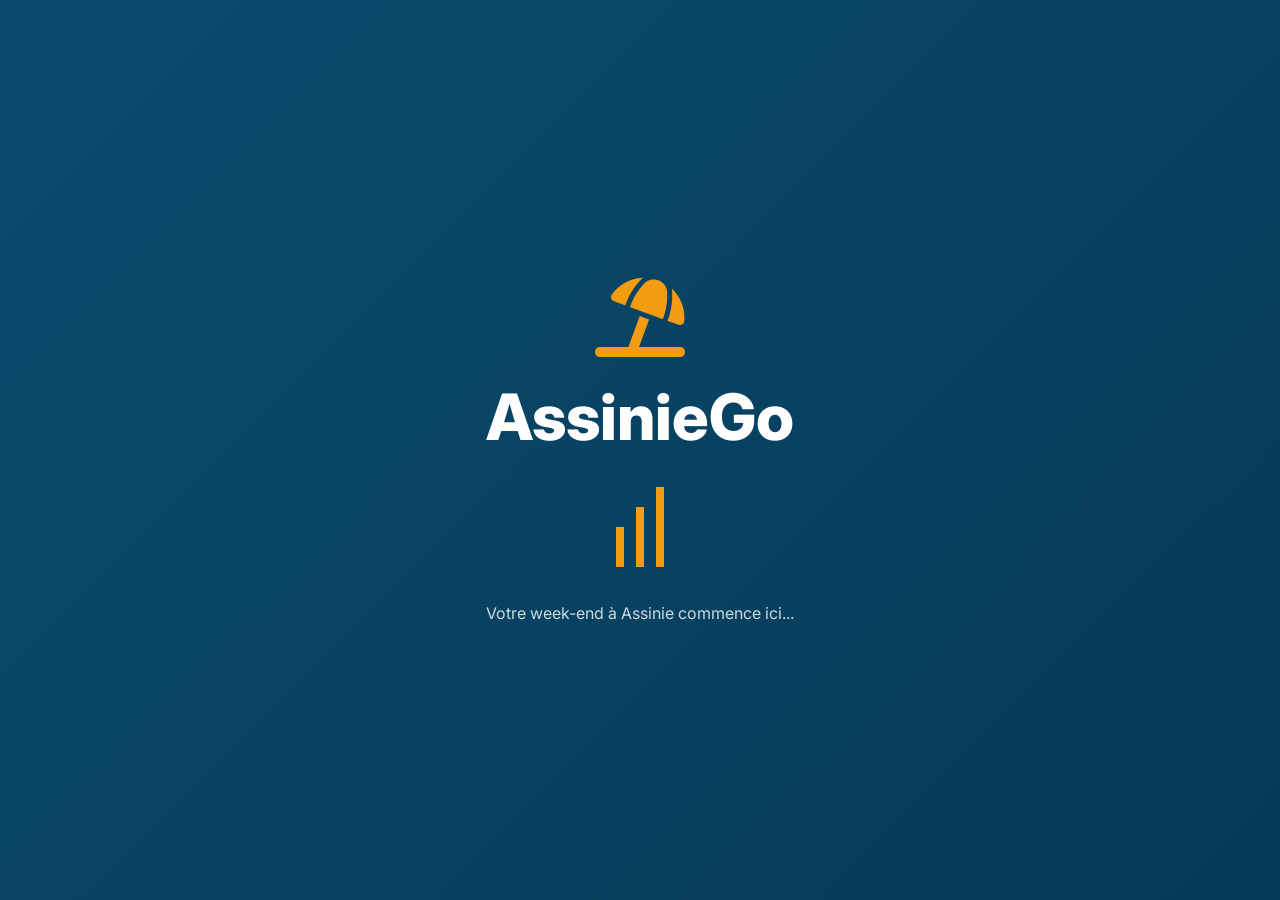
==== index.html @ 54a1e7cd "Initial commit: AssinieGo PWA application" ====
<!DOCTYPE html>
<html lang="fr">
<head>
    <meta charset="UTF-8">
    <meta name="viewport" content="width=device-width, initial-scale=1.0, viewport-fit=cover, user-scalable=no">
    <meta name="theme-color" content="#0a4b6e">
    <meta name="apple-mobile-web-app-capable" content="yes">
    <meta name="apple-mobile-web-app-status-bar-style" content="black-translucent">
    <meta name="apple-mobile-web-app-title" content="AssinieGo">
    <link rel="manifest" href="manifest.json">
    <link rel="apple-touch-icon" href="assets/icons/icon-192x192.png">
    <title>AssinieGo - Votre expérience à Assinie</title>
    <link href="https://fonts.googleapis.com/css2?family=Inter:wght@300;400;500;600;700;800&display=swap" rel="stylesheet">
    <link rel="stylesheet" href="https://cdnjs.cloudflare.com/ajax/libs/font-awesome/6.4.0/css/all.min.css">
    <link rel="stylesheet" href="css/style.css">
    <link rel="stylesheet" href="css/animations.css">
    <link rel="stylesheet" href="css/components.css">
</head>
<body>
    <!-- Splash Screen -->
    <div id="splash-screen" class="splash-screen">
        <div class="splash-content">
            <div class="splash-logo">
                <i class="fas fa-umbrella-beach"></i>
                <span>AssinieGo</span>
            </div>
            <div class="splash-wave">
                <div class="wave"></div>
                <div class="wave"></div>
                <div class="wave"></div>
            </div>
            <p class="splash-text">Votre week-end à Assinie commence ici...</p>
        </div>
    </div>

    <!-- Main App Container -->
    <div id="app" class="app-container hidden">
        <!-- Navigation Bottom Bar -->
        <nav class="bottom-nav">
            <div class="nav-item active" data-page="home">
                <i class="fas fa-home"></i>
                <span>Accueil</span>
            </div>
            <div class="nav-item" data-page="activities">
                <i class="fas fa-water"></i>
                <span>Activités</span>
            </div>
            <div class="nav-item" data-page="booking">
                <i class="fas fa-calendar-alt"></i>
                <span>Réserver</span>
            </div>
            <div class="nav-item" data-page="profile">
                <i class="fas fa-user"></i>
                <span>Profil</span>
            </div>
        </nav>

        <!-- Pages Container -->
        <div class="pages-container">
            <div id="home-page" class="page active-page"></div>
            <div id="activities-page" class="page"></div>
            <div id="booking-page" class="page"></div>
            <div id="profile-page" class="page"></div>
        </div>

        <!-- Floating Action Button -->
        <div class="fab" id="fab">
            <i class="fas fa-plus"></i>
        </div>
    </div>

    <!-- Toast Container -->
    <div id="toast-container" class="toast-container"></div>

    <!-- Scripts -->
    <script src="js/data.js"></script>
    <script src="js/animations.js"></script>
    <script src="js/router.js"></script>
    <script src="js/app.js"></script>
    <script src="js/offline.js"></script>
</body>
</html>
---- css/style.css ----
:root {
    --primary: #0a4b6e;
    --primary-dark: #063a57;
    --secondary: #f39c12;
    --secondary-dark: #e67e22;
    --success: #27ae60;
    --danger: #e74c3c;
    --warning: #f39c12;
    --dark: #2c3e50;
    --gray: #7f8c8d;
    --light: #ecf0f1;
    --white: #ffffff;
    --gradient-primary: linear-gradient(135deg, var(--primary), var(--primary-dark));
    --gradient-secondary: linear-gradient(135deg, var(--secondary), var(--secondary-dark));
    --shadow-sm: 0 2px 8px rgba(0,0,0,0.08);
    --shadow-md: 0 4px 16px rgba(0,0,0,0.12);
    --shadow-lg: 0 8px 32px rgba(0,0,0,0.16);
    --shadow-xl: 0 16px 48px rgba(0,0,0,0.2);
    --radius-sm: 8px;
    --radius-md: 12px;
    --radius-lg: 16px;
    --radius-xl: 24px;
}

* {
    margin: 0;
    padding: 0;
    box-sizing: border-box;
    -webkit-tap-highlight-color: transparent;
}

body {
    font-family: 'Inter', sans-serif;
    background: var(--light);
    overflow-x: hidden;
    position: relative;
}

/* Splash Screen */
.splash-screen {
    position: fixed;
    top: 0;
    left: 0;
    width: 100%;
    height: 100%;
    background: var(--gradient-primary);
    z-index: 9999;
    display: flex;
    align-items: center;
    justify-content: center;
    transition: opacity 0.8s cubic-bezier(0.4, 0, 0.2, 1);
}

.splash-screen.hide {
    opacity: 0;
    pointer-events: none;
}

.splash-content {
    text-align: center;
    animation: fadeInUp 0.8s ease;
}

.splash-logo {
    font-size: 4rem;
    font-weight: 800;
    color: white;
    margin-bottom: 2rem;
}

.splash-logo i {
    font-size: 5rem;
    color: var(--secondary);
    animation: bounce 1s ease infinite;
}

.splash-logo span {
    display: block;
    margin-top: 1rem;
}

.splash-wave {
    margin: 2rem 0;
}

.wave {
    width: 8px;
    height: 40px;
    background: var(--secondary);
    margin: 0 4px;
    display: inline-block;
    animation: wave 1s ease-in-out infinite;
}

.wave:nth-child(2) {
    animation-delay: 0.1s;
    height: 60px;
}

.wave:nth-child(3) {
    animation-delay: 0.2s;
    height: 80px;
}

@keyframes wave {
    0%, 100% {
        transform: scaleY(0.5);
    }
    50% {
        transform: scaleY(1);
    }
}

.splash-text {
    color: rgba(255,255,255,0.8);
    font-size: 1rem;
    margin-top: 2rem;
}

/* App Container */
.app-container {
    min-height: 100vh;
    padding-bottom: 70px;
    position: relative;
}

.app-container.hidden {
    display: none;
}

/* Bottom Navigation */
.bottom-nav {
    position: fixed;
    bottom: 0;
    left: 0;
    right: 0;
    background: var(--white);
    display: flex;
    justify-content: space-around;
    padding: 12px 0 20px;
    box-shadow: var(--shadow-lg);
    border-radius: 20px 20px 0 0;
    z-index: 100;
    backdrop-filter: blur(10px);
    background: rgba(255,255,255,0.95);
}

.nav-item {
    display: flex;
    flex-direction: column;
    align-items: center;
    gap: 4px;
    cursor: pointer;
    transition: all 0.3s cubic-bezier(0.4, 0, 0.2, 1);
    padding: 8px 16px;
    border-radius: 30px;
    position: relative;
}

.nav-item i {
    font-size: 1.4rem;
    color: var(--gray);
    transition: all 0.3s ease;
}

.nav-item span {
    font-size: 0.7rem;
    color: var(--gray);
    font-weight: 500;
}

.nav-item.active i {
    color: var(--secondary);
    transform: translateY(-2px);
}

.nav-item.active span {
    color: var(--secondary);
}

.nav-item.active::after {
    content: '';
    position: absolute;
    bottom: -8px;
    left: 50%;
    transform: translateX(-50%);
    width: 30px;
    height: 3px;
    background: var(--gradient-secondary);
    border-radius: 3px;
}

/* Pages */
.pages-container {
    position: relative;
    overflow-x: hidden;
}

.page {
    display: none;
    opacity: 0;
    transform: translateX(20px);
    transition: all 0.4s cubic-bezier(0.4, 0, 0.2, 1);
    padding: 20px;
}

.page.active-page {
    display: block;
    animation: slideIn 0.4s ease forwards;
}

@keyframes slideIn {
    from {
        opacity: 0;
        transform: translateX(20px);
    }
    to {
        opacity: 1;
        transform: translateX(0);
    }
}

/* Floating Action Button */
.fab {
    position: fixed;
    bottom: 80px;
    right: 20px;
    width: 56px;
    height: 56px;
    background: var(--gradient-secondary);
    border-radius: 50%;
    display: flex;
    align-items: center;
    justify-content: center;
    color: white;
    font-size: 1.5rem;
    box-shadow: var(--shadow-lg);
    cursor: pointer;
    transition: all 0.3s cubic-bezier(0.4, 0, 0.2, 1);
    z-index: 90;
}

.fab:hover {
    transform: scale(1.1) rotate(90deg);
    box-shadow: var(--shadow-xl);
}

/* Toast */
.toast-container {
    position: fixed;
    bottom: 100px;
    left: 20px;
    right: 20px;
    z-index: 1000;
    pointer-events: none;
}

.toast {
    background: var(--dark);
    color: white;
    padding: 12px 20px;
    border-radius: 50px;
    margin-bottom: 10px;
    animation: slideUp 0.3s ease;
    pointer-events: auto;
    display: flex;
    align-items: center;
    gap: 12px;
    box-shadow: var(--shadow-md);
}

.toast.success {
    background: var(--success);
}

.toast.error {
    background: var(--danger);
}

.toast i {
    font-size: 1.2rem;
}

@keyframes slideUp {
    from {
        opacity: 0;
        transform: translateY(20px);
    }
    to {
        opacity: 1;
        transform: translateY(0);
    }
}

/* Scroll Animations */
.scroll-reveal {
    opacity: 0;
    transform: translateY(30px);
    transition: all 0.6s cubic-bezier(0.4, 0, 0.2, 1);
}

.scroll-reveal.revealed {
    opacity: 1;
    transform: translateY(0);
}

/* Loading States */
.skeleton {
    background: linear-gradient(90deg, #f0f0f0 25%, #e0e0e0 50%, #f0f0f0 75%);
    background-size: 200% 100%;
    animation: loading 1.5s infinite;
    border-radius: var(--radius-sm);
}

@keyframes loading {
    0% {
        background-position: 200% 0;
    }
    100% {
        background-position: -200% 0;
    }
}

/* Responsive */
@media (max-width: 768px) {
    .page {
        padding: 16px;
    }
    
    .fab {
        bottom: 80px;
        right: 16px;
    }
}
---- css/animations.css ----
/* Animations d'entrée */
@keyframes fadeIn {
    from {
        opacity: 0;
    }
    to {
        opacity: 1;
    }
}

@keyframes fadeInUp {
    from {
        opacity: 0;
        transform: translateY(30px);
    }
    to {
        opacity: 1;
        transform: translateY(0);
    }
}

@keyframes fadeInDown {
    from {
        opacity: 0;
        transform: translateY(-30px);
    }
    to {
        opacity: 1;
        transform: translateY(0);
    }
}

@keyframes scaleIn {
    from {
        opacity: 0;
        transform: scale(0.9);
    }
    to {
        opacity: 1;
        transform: scale(1);
    }
}

@keyframes slideInLeft {
    from {
        opacity: 0;
        transform: translateX(-30px);
    }
    to {
        opacity: 1;
        transform: translateX(0);
    }
}

@keyframes slideInRight {
    from {
        opacity: 0;
        transform: translateX(30px);
    }
    to {
        opacity: 1;
        transform: translateX(0);
    }
}

@keyframes bounce {
    0%, 100% {
        transform: translateY(0);
    }
    50% {
        transform: translateY(-10px);
    }
}

@keyframes pulse {
    0%, 100% {
        transform: scale(1);
        opacity: 1;
    }
    50% {
        transform: scale(1.05);
        opacity: 0.8;
    }
}

@keyframes shake {
    0%, 100% {
        transform: translateX(0);
    }
    25% {
        transform: translateX(-5px);
    }
    75% {
        transform: translateX(5px);
    }
}

@keyframes rotate {
    from {
        transform: rotate(0deg);
    }
    to {
        transform: rotate(360deg);
    }
}

@keyframes shimmer {
    0% {
        background-position: -1000px 0;
    }
    100% {
        background-position: 1000px 0;
    }
}

/* Classes d'animation */
.animate-fadeIn {
    animation: fadeIn 0.5s ease forwards;
}

.animate-fadeInUp {
    animation: fadeInUp 0.6s ease forwards;
}

.animate-fadeInDown {
    animation: fadeInDown 0.6s ease forwards;
}

.animate-scaleIn {
    animation: scaleIn 0.4s cubic-bezier(0.4, 0, 0.2, 1) forwards;
}

.animate-slideInLeft {
    animation: slideInLeft 0.5s ease forwards;
}

.animate-slideInRight {
    animation: slideInRight 0.5s ease forwards;
}

.animate-bounce {
    animation: bounce 0.6s ease;
}

.animate-pulse {
    animation: pulse 1s ease infinite;
}

/* Animation hover */
.hover-scale {
    transition: transform 0.3s cubic-bezier(0.4, 0, 0.2, 1);
}

.hover-scale:hover {
    transform: scale(1.05);
}

.hover-lift {
    transition: all 0.3s cubic-bezier(0.4, 0, 0.2, 1);
}

.hover-lift:hover {
    transform: translateY(-5px);
    box-shadow: var(--shadow-lg);
}

/* Animation de chargement */
.loader {
    width: 40px;
    height: 40px;
    border: 3px solid var(--light);
    border-top-color: var(--secondary);
    border-radius: 50%;
    animation: rotate 0.8s linear infinite;
}

.loader-sm {
    width: 20px;
    height: 20px;
    border-width: 2px;
}

.loader-lg {
    width: 60px;
    height: 60px;
    border-width: 4px;
}

/* Skeleton loading */
.skeleton-text {
    height: 16px;
    background: linear-gradient(90deg, #f0f0f0 25%, #e0e0e0 50%, #f0f0f0 75%);
    background-size: 200% 100%;
    animation: shimmer 1.5s infinite;
    border-radius: 4px;
    margin-bottom: 8px;
}

.skeleton-title {
    height: 24px;
    width: 60%;
}

.skeleton-card {
    background: white;
    border-radius: var(--radius-md);
    overflow: hidden;
}

/* Parallax effect */
.parallax {
    background-attachment: fixed;
    background-position: center;
    background-repeat: no-repeat;
    background-size: cover;
}

/* Glass morphism */
.glass {
    background: rgba(255, 255, 255, 0.2);
    backdrop-filter: blur(10px);
    border: 1px solid rgba(255, 255, 255, 0.3);
}

/* Stagger children animations */
.stagger-children > * {
    opacity: 0;
    animation: fadeInUp 0.5s ease forwards;
}

.stagger-children > *:nth-child(1) { animation-delay: 0.05s; }
.stagger-children > *:nth-child(2) { animation-delay: 0.1s; }
.stagger-children > *:nth-child(3) { animation-delay: 0.15s; }
.stagger-children > *:nth-child(4) { animation-delay: 0.2s; }
.stagger-children > *:nth-child(5) { animation-delay: 0.25s; }
---- css/components.css ----
/* Cards */
.card {
    background: var(--white);
    border-radius: var(--radius-lg);
    overflow: hidden;
    margin-bottom: 16px;
    box-shadow: var(--shadow-sm);
    transition: all 0.3s cubic-bezier(0.4, 0, 0.2, 1);
    cursor: pointer;
}

.card:active {
    transform: scale(0.98);
}

.card-image {
    position: relative;
    height: 200px;
    overflow: hidden;
}

.card-image img {
    width: 100%;
    height: 100%;
    object-fit: cover;
    transition: transform 0.5s ease;
}

.card:hover .card-image img {
    transform: scale(1.1);
}

.card-badge {
    position: absolute;
    top: 12px;
    right: 12px;
    background: var(--gradient-secondary);
    color: white;
    padding: 4px 12px;
    border-radius: 20px;
    font-size: 0.75rem;
    font-weight: 600;
    z-index: 1;
}

.card-content {
    padding: 16px;
}

.card-title {
    font-size: 1.2rem;
    font-weight: 700;
    margin-bottom: 8px;
    color: var(--primary);
}

.card-description {
    font-size: 0.85rem;
    color: var(--gray);
    margin-bottom: 12px;
    line-height: 1.4;
}

.card-price {
    font-size: 1.3rem;
    font-weight: 800;
    color: var(--secondary);
    margin-bottom: 8px;
}

.card-price small {
    font-size: 0.75rem;
    font-weight: normal;
    color: var(--gray);
}

.card-footer {
    display: flex;
    justify-content: space-between;
    align-items: center;
    margin-top: 12px;
    padding-top: 12px;
    border-top: 1px solid var(--light);
}

/* Buttons */
.btn {
    padding: 12px 24px;
    border: none;
    border-radius: var(--radius-md);
    font-weight: 600;
    font-size: 0.95rem;
    cursor: pointer;
    transition: all 0.3s ease;
    display: inline-flex;
    align-items: center;
    gap: 8px;
    justify-content: center;
}

.btn-primary {
    background: var(--gradient-secondary);
    color: white;
}

.btn-primary:active {
    transform: scale(0.97);
}

.btn-secondary {
    background: var(--gradient-primary);
    color: white;
}

.btn-outline {
    background: transparent;
    border: 2px solid var(--secondary);
    color: var(--secondary);
}

.btn-outline:active {
    background: var(--secondary);
    color: white;
}

.btn-block {
    width: 100%;
}

.btn-large {
    padding: 16px 32px;
    font-size: 1.1rem;
}

/* Form Elements */
.input-group {
    margin-bottom: 20px;
}

.input-label {
    display: block;
    margin-bottom: 8px;
    font-weight: 500;
    color: var(--dark);
    font-size: 0.9rem;
}

.input-field {
    width: 100%;
    padding: 14px 16px;
    border: 2px solid var(--light);
    border-radius: var(--radius-md);
    font-size: 1rem;
    transition: all 0.3s ease;
    background: white;
}

.input-field:focus {
    outline: none;
    border-color: var(--secondary);
    box-shadow: 0 0 0 3px rgba(243, 156, 18, 0.1);
}

.input-field.error {
    border-color: var(--danger);
}

.input-icon {
    position: relative;
}

.input-icon i {
    position: absolute;
    left: 16px;
    top: 50%;
    transform: translateY(-50%);
    color: var(--gray);
}

.input-icon .input-field {
    padding-left: 45px;
}

/* Select */
.select-field {
    appearance: none;
    background-image: url("data:image/svg+xml,%3Csvg xmlns='http://www.w3.org/2000/svg' width='16' height='16' viewBox='0 0 24 24' fill='none' stroke='%237f8c8d' stroke-width='2' stroke-linecap='round' stroke-linejoin='round'%3E%3Cpolyline points='6 9 12 15 18 9'%3E%3C/polyline%3E%3C/svg%3E");
    background-repeat: no-repeat;
    background-position: right 16px center;
}

/* Modal */
.modal {
    position: fixed;
    top: 0;
    left: 0;
    right: 0;
    bottom: 0;
    background: rgba(0,0,0,0.5);
    backdrop-filter: blur(4px);
    z-index: 2000;
    display: none;
    align-items: center;
    justify-content: center;
    animation: fadeIn 0.3s ease;
}

.modal.active {
    display: flex;
}

.modal-content {
    background: white;
    border-radius: var(--radius-xl);
    max-width: 90%;
    width: 400px;
    max-height: 80vh;
    overflow-y: auto;
    animation: scaleIn 0.3s cubic-bezier(0.4, 0, 0.2, 1);
}

.modal-header {
    padding: 20px;
    border-bottom: 1px solid var(--light);
    display: flex;
    justify-content: space-between;
    align-items: center;
}

.modal-body {
    padding: 20px;
}

.modal-footer {
    padding: 20px;
    border-top: 1px solid var(--light);
}

/* Badges */
.badge {
    display: inline-flex;
    align-items: center;
    gap: 4px;
    padding: 4px 12px;
    border-radius: 20px;
    font-size: 0.75rem;
    font-weight: 600;
}

.badge-success {
    background: rgba(39, 174, 96, 0.1);
    color: var(--success);
}

.badge-warning {
    background: rgba(243, 156, 18, 0.1);
    color: var(--warning);
}

.badge-danger {
    background: rgba(231, 76, 60, 0.1);
    color: var(--danger);
}

/* Tabs */
.tabs {
    display: flex;
    gap: 8px;
    background: white;
    padding: 8px;
    border-radius: var(--radius-lg);
    margin-bottom: 20px;
}

.tab {
    flex: 1;
    padding: 12px;
    text-align: center;
    border-radius: var(--radius-md);
    cursor: pointer;
    transition: all 0.3s ease;
    font-weight: 500;
}

.tab.active {
    background: var(--gradient-secondary);
    color: white;
}

/* Rating */
.rating {
    display: flex;
    gap: 4px;
    color: var(--secondary);
}

/* Empty State */
.empty-state {
    text-align: center;
    padding: 60px 20px;
}

.empty-state i {
    font-size: 4rem;
    color: var(--gray);
    margin-bottom: 20px;
}

.empty-state h3 {
    margin-bottom: 10px;
    color: var(--dark);
}

.empty-state p {
    color: var(--gray);
}
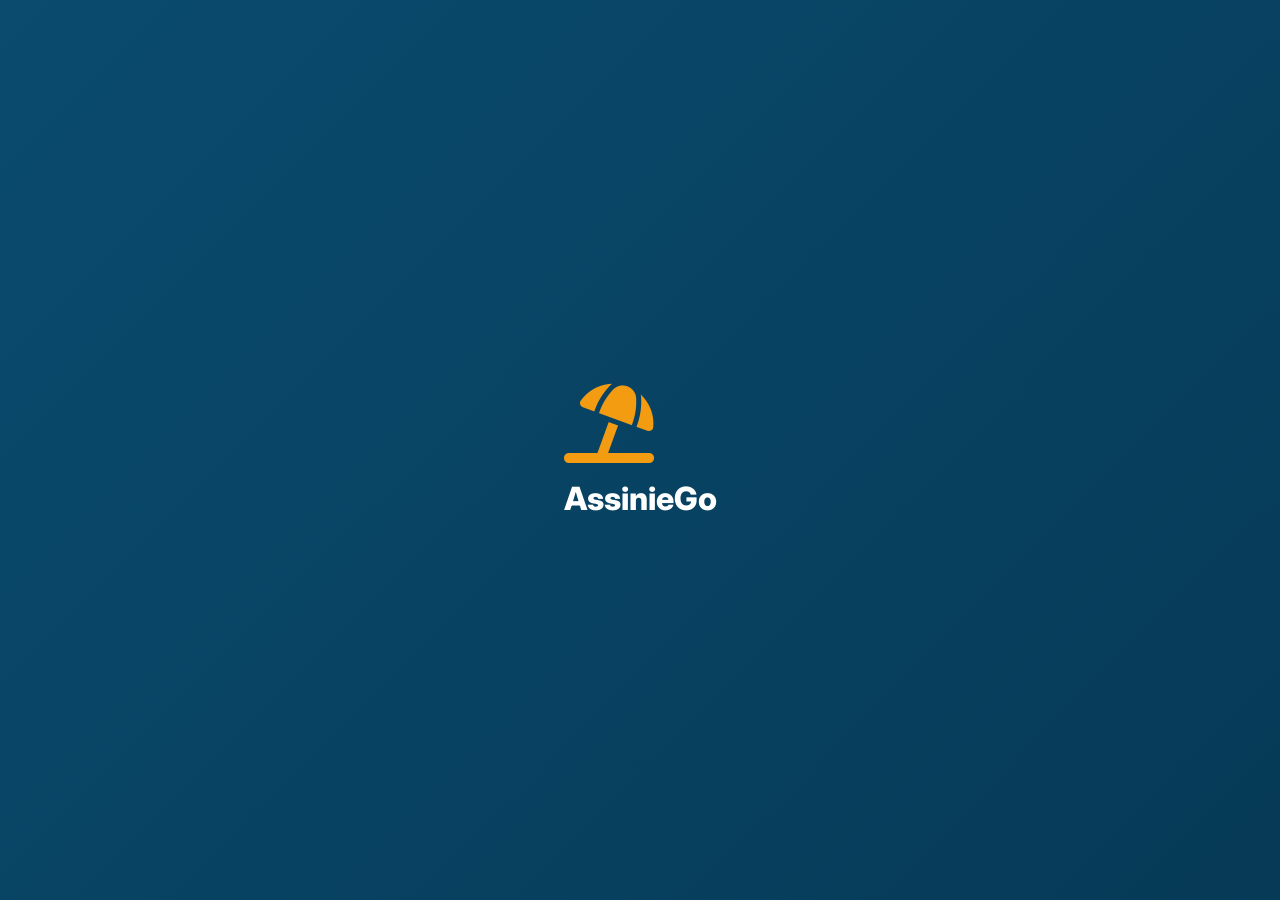
==== commit 84bc305b: "Version finale fonctionnelle" ====
--- a/index.html
+++ b/index.html
@@ -2,81 +2,107 @@
 <html lang="fr">
 <head>
     <meta charset="UTF-8">
-    <meta name="viewport" content="width=device-width, initial-scale=1.0, viewport-fit=cover, user-scalable=no">
-    <meta name="theme-color" content="#0a4b6e">
-    <meta name="apple-mobile-web-app-capable" content="yes">
-    <meta name="apple-mobile-web-app-status-bar-style" content="black-translucent">
-    <meta name="apple-mobile-web-app-title" content="AssinieGo">
-    <link rel="manifest" href="manifest.json">
-    <link rel="apple-touch-icon" href="assets/icons/icon-192x192.png">
-    <title>AssinieGo - Votre expérience à Assinie</title>
+    <meta name="viewport" content="width=device-width, initial-scale=1.0, viewport-fit=cover">
+    <meta name="mobile-web-app-capable" content="yes">
+    <title>AssinieGo - Réservez à Assinie</title>
     <link href="https://fonts.googleapis.com/css2?family=Inter:wght@300;400;500;600;700;800&display=swap" rel="stylesheet">
     <link rel="stylesheet" href="https://cdnjs.cloudflare.com/ajax/libs/font-awesome/6.4.0/css/all.min.css">
-    <link rel="stylesheet" href="css/style.css">
-    <link rel="stylesheet" href="css/animations.css">
-    <link rel="stylesheet" href="css/components.css">
+    <style>
+        * { margin: 0; padding: 0; box-sizing: border-box; }
+        body { font-family: 'Inter', sans-serif; background: #f8f9fa; }
+        .splash-screen { position: fixed; top: 0; left: 0; width: 100%; height: 100%; background: linear-gradient(135deg, #0a4b6e, #063a57); display: flex; align-items: center; justify-content: center; z-index: 9999; transition: opacity 0.6s ease; }
+        .splash-screen.hide { opacity: 0; pointer-events: none; }
+        .splash-logo i { font-size: 5rem; color: #f39c12; animation: bounce 1s ease infinite; }
+        .splash-logo span { display: block; font-size: 2rem; font-weight: 800; color: white; margin-top: 1rem; }
+        @keyframes bounce { 0%,100% { transform: translateY(0); } 50% { transform: translateY(-10px); } }
+        .app-container { min-height: 100vh; padding-bottom: 70px; display: none; }
+        .app-container.visible { display: block; }
+        .bottom-nav { position: fixed; bottom: 0; left: 0; right: 0; background: white; display: flex; justify-content: space-around; padding: 10px 0 20px; box-shadow: 0 -2px 15px rgba(0,0,0,0.1); z-index: 100; }
+        .nav-item { text-align: center; cursor: pointer; padding: 8px 16px; }
+        .nav-item i { font-size: 1.4rem; color: #7f8c8d; }
+        .nav-item span { font-size: 0.7rem; color: #7f8c8d; display: block; margin-top: 4px; }
+        .nav-item.active i, .nav-item.active span { color: #f39c12; }
+        .page { display: none; padding: 20px; animation: fadeIn 0.4s ease; }
+        .page.active { display: block; }
+        @keyframes fadeIn { from { opacity: 0; transform: translateY(20px); } to { opacity: 1; transform: translateY(0); } }
+        .card { background: white; border-radius: 20px; overflow: hidden; margin-bottom: 20px; box-shadow: 0 4px 12px rgba(0,0,0,0.08); cursor: pointer; transition: transform 0.3s ease; }
+        .card:hover { transform: translateY(-4px); }
+        .card-image { height: 180px; background: linear-gradient(135deg, #f39c12, #e67e22); position: relative; display: flex; align-items: center; justify-content: center; }
+        .card-image i { font-size: 4rem; color: white; }
+        .card-badge { position: absolute; top: 12px; right: 12px; background: rgba(0,0,0,0.7); color: white; padding: 4px 12px; border-radius: 20px; font-size: 0.75rem; }
+        .card-content { padding: 20px; }
+        .card-title { font-size: 1.3rem; font-weight: 700; margin-bottom: 8px; color: #0a4b6e; }
+        .card-description { font-size: 0.85rem; color: #7f8c8d; margin-bottom: 12px; }
+        .card-price { font-size: 1.4rem; font-weight: 800; color: #f39c12; }
+        .btn { padding: 14px 28px; border: none; border-radius: 50px; font-weight: 600; cursor: pointer; font-size: 1rem; }
+        .btn-primary { background: linear-gradient(135deg, #f39c12, #e67e22); color: white; }
+        .btn-block { width: 100%; }
+        .input-group { margin-bottom: 20px; }
+        .input-label { display: block; margin-bottom: 8px; font-weight: 500; color: #2c3e50; }
+        .input-field { width: 100%; padding: 14px 16px; border: 2px solid #e0e0e0; border-radius: 12px; font-size: 1rem; }
+        .input-field:focus { outline: none; border-color: #f39c12; }
+        .toast-container { position: fixed; bottom: 90px; left: 20px; right: 20px; z-index: 2000; }
+        .toast { background: #2c3e50; color: white; padding: 14px 20px; border-radius: 50px; margin-bottom: 10px; text-align: center; }
+        .toast.success { background: #27ae60; }
+        .toast.error { background: #e74c3c; }
+        .hero { background: linear-gradient(135deg, #0a4b6e, #063a57); border-radius: 24px; padding: 40px 20px; text-align: center; color: white; margin-bottom: 30px; }
+        .hero h1 { font-size: 1.8rem; margin-bottom: 10px; }
+        .hero h1 span { color: #f39c12; }
+        .stats { display: flex; justify-content: space-around; margin-top: 30px; }
+        .stat { text-align: center; }
+        .stat-value { font-size: 1.5rem; font-weight: 800; }
+        .section-title { font-size: 1.4rem; margin-bottom: 20px; color: #0a4b6e; }
+        .empty-state { text-align: center; padding: 60px 20px; color: #7f8c8d; }
+        .empty-state i { font-size: 4rem; margin-bottom: 20px; }
+        .profile-header { background: linear-gradient(135deg, #0a4b6e, #063a57); border-radius: 24px; padding: 30px; text-align: center; color: white; margin-bottom: 20px; }
+        .profile-avatar { width: 80px; height: 80px; background: #f39c12; border-radius: 50%; display: flex; align-items: center; justify-content: center; margin: 0 auto 15px; }
+        .profile-avatar i { font-size: 2.5rem; }
+    </style>
 </head>
 <body>
-    <!-- Splash Screen -->
-    <div id="splash-screen" class="splash-screen">
-        <div class="splash-content">
-            <div class="splash-logo">
-                <i class="fas fa-umbrella-beach"></i>
-                <span>AssinieGo</span>
-            </div>
-            <div class="splash-wave">
-                <div class="wave"></div>
-                <div class="wave"></div>
-                <div class="wave"></div>
-            </div>
-            <p class="splash-text">Votre week-end à Assinie commence ici...</p>
+    <div id="splash" class="splash-screen">
+        <div class="splash-logo">
+            <i class="fas fa-umbrella-beach"></i>
+            <span>AssinieGo</span>
         </div>
     </div>
-
-    <!-- Main App Container -->
-    <div id="app" class="app-container hidden">
-        <!-- Navigation Bottom Bar -->
+    <div id="app" class="app-container">
         <nav class="bottom-nav">
-            <div class="nav-item active" data-page="home">
-                <i class="fas fa-home"></i>
-                <span>Accueil</span>
-            </div>
-            <div class="nav-item" data-page="activities">
-                <i class="fas fa-water"></i>
-                <span>Activités</span>
-            </div>
-            <div class="nav-item" data-page="booking">
-                <i class="fas fa-calendar-alt"></i>
-                <span>Réserver</span>
-            </div>
-            <div class="nav-item" data-page="profile">
-                <i class="fas fa-user"></i>
-                <span>Profil</span>
-            </div>
+            <div class="nav-item active" data-page="home"><i class="fas fa-home"></i><span>Accueil</span></div>
+            <div class="nav-item" data-page="activities"><i class="fas fa-water"></i><span>Activités</span></div>
+            <div class="nav-item" data-page="booking"><i class="fas fa-calendar-alt"></i><span>Réserver</span></div>
+            <div class="nav-item" data-page="profile"><i class="fas fa-user"></i><span>Profil</span></div>
         </nav>
-
-        <!-- Pages Container -->
-        <div class="pages-container">
-            <div id="home-page" class="page active-page"></div>
-            <div id="activities-page" class="page"></div>
-            <div id="booking-page" class="page"></div>
-            <div id="profile-page" class="page"></div>
-        </div>
-
-        <!-- Floating Action Button -->
-        <div class="fab" id="fab">
-            <i class="fas fa-plus"></i>
-        </div>
+        <div id="home-page" class="page active"></div>
+        <div id="activities-page" class="page"></div>
+        <div id="booking-page" class="page"></div>
+        <div id="profile-page" class="page"></div>
     </div>
-
-    <!-- Toast Container -->
     <div id="toast-container" class="toast-container"></div>
-
-    <!-- Scripts -->
-    <script src="js/data.js"></script>
-    <script src="js/animations.js"></script>
-    <script src="js/router.js"></script>
-    <script src="js/app.js"></script>
-    <script src="js/offline.js"></script>
+    <script>
+        const activities = [
+            { id: 1, name: "Jet-Ski Extrême", category: "nautique", description: "Sensation forte sur l'océan", price: 25000, rating: 4.8 },
+            { id: 2, name: "Quad Aventure", category: "terrestre", description: "Explorez les 17 km de sable blanc", price: 35000, rating: 4.9 },
+            { id: 3, name: "Bateau VIP", category: "nautique", description: "Croisière privée sur la lagune", price: 150000, rating: 5.0 },
+            { id: 4, name: "Pêche Traditionnelle", category: "nautique", description: "Techniques de pêche locales", price: 15000, rating: 4.5 },
+            { id: 5, name: "Parc National Ehotilé", category: "nature", description: "Découverte des îles", price: 10000, rating: 4.7 },
+            { id: 6, name: "Coucher de Soleil", category: "nature", description: "Moment magique à La Passe", price: 8000, rating: 4.9 }
+        ];
+        let bookings = JSON.parse(localStorage.getItem('assiniego_bookings') || '[]');
+        let selectedActivity = activities[0];
+        function showToast(msg, type) { let t=document.getElementById('toast-container'),d=document.createElement('div'); d.className='toast '+type; d.innerHTML=msg; t.appendChild(d); setTimeout(()=>d.remove(),3000); }
+        function renderHome() { return `<div class="hero"><h1>Bienvenue sur<br><span>AssinieGo</span></h1><p>Votre week-end à Assinie commence ici</p><div class="stats"><div class="stat"><div class="stat-value">+500</div><div class="stat-label">Réservations</div></div><div class="stat"><div class="stat-value">${activities.length}</div><div class="stat-label">Expériences</div></div><div class="stat"><div class="stat-value">4.8</div><div class="stat-label">⭐ Note</div></div></div></div><h2 class="section-title">🔥 Populaires</h2>${activities.slice(0,3).map(a=>`<div class="card" onclick="selectActivity(${a.id})"><div class="card-image"><i class="fas ${a.category=='nautique'?'fa-ship':a.category=='terrestre'?'fa-motorcycle':'fa-tree'}"></i><span class="card-badge">${a.rating} ★</span></div><div class="card-content"><h3 class="card-title">${a.name}</h3><p class="card-description">${a.description}</p><div class="card-price">${a.price.toLocaleString()} FCFA <small>/pers</small></div></div></div>`).join('')}`; }
+        function renderActivities() { return `<h2 class="section-title">🏄 Toutes les activités</h2>${activities.map(a=>`<div class="card" onclick="selectActivity(${a.id})"><div class="card-image"><i class="fas ${a.category=='nautique'?'fa-ship':a.category=='terrestre'?'fa-motorcycle':'fa-tree'}"></i><span class="card-badge">${a.rating} ★</span></div><div class="card-content"><h3 class="card-title">${a.name}</h3><p class="card-description">${a.description}</p><div class="card-price">${a.price.toLocaleString()} FCFA <small>/pers</small></div></div></div>`).join('')}`; }
+        function renderBooking() { return `<h2 class="section-title">📝 Nouvelle réservation</h2><div class="card"><div class="card-image"><i class="fas ${selectedActivity.category=='nautique'?'fa-ship':selectedActivity.category=='terrestre'?'fa-motorcycle':'fa-tree'}"></i></div><div class="card-content"><h3 class="card-title">${selectedActivity.name}</h3><div class="card-price">${selectedActivity.price.toLocaleString()} FCFA / personne</div></div></div><div class="input-group"><label class="input-label">📅 Date</label><input type="date" id="bookingDate" class="input-field"></div><div class="input-group"><label class="input-label">👥 Nombre de personnes</label><input type="number" id="bookingPeople" class="input-field" value="1" min="1"></div><div class="input-group"><label class="input-label">👤 Votre nom</label><input type="text" id="bookingName" class="input-field" placeholder="Nom complet"></div><div class="input-group"><label class="input-label">📱 Téléphone</label><input type="tel" id="bookingPhone" class="input-field" placeholder="05 XX XX XX XX"></div><button class="btn btn-primary btn-block" onclick="confirmBooking()">Réserver maintenant</button>`; }
+        function renderProfile() { return `<div class="profile-header"><div class="profile-avatar"><i class="fas fa-user"></i></div><h3>Invité</h3></div><h2 class="section-title">📋 Mes réservations</h2>${bookings.length==0?`<div class="empty-state"><i class="fas fa-calendar-alt"></i><p>Aucune réservation</p><button class="btn btn-primary" onclick="navigateTo('booking')">Réserver</button></div>`:bookings.map(b=>`<div class="card"><div class="card-content"><h3 class="card-title">${b.activityName}</h3><p>${b.date} - ${b.people} personne(s)</p><div class="card-price">${b.totalPrice.toLocaleString()} FCFA</div></div></div>`).join('')}`; }
+        function loadPage(p) { document.getElementById(p+'-page').innerHTML = p=='home'?renderHome():p=='activities'?renderActivities():p=='booking'?renderBooking():renderProfile(); }
+        function navigateTo(p) { document.querySelectorAll('.nav-item').forEach(i=>i.classList.remove('active')); document.querySelector(`[data-page="${p}"]`).classList.add('active'); document.querySelectorAll('.page').forEach(i=>i.classList.remove('active')); document.getElementById(p+'-page').classList.add('active'); loadPage(p); }
+        function selectActivity(id) { selectedActivity = activities.find(a=>a.id==id); navigateTo('booking'); }
+        function confirmBooking() { let d=document.getElementById('bookingDate')?.value, p=parseInt(document.getElementById('bookingPeople')?.value||1), n=document.getElementById('bookingName')?.value, ph=document.getElementById('bookingPhone')?.value; if(!d||!n||!ph){showToast('Remplissez tous les champs','error');return;} let t=selectedActivity.price*p; bookings.unshift({id:Date.now(),activityName:selectedActivity.name,date:d,people:p,totalPrice:t,name:n,phone:ph}); localStorage.setItem('assiniego_bookings',JSON.stringify(bookings)); showToast('✅ Réservation confirmée ! '+t.toLocaleString()+' FCFA','success'); setTimeout(()=>navigateTo('profile'),1500); }
+        setTimeout(()=>{document.getElementById('splash').classList.add('hide'); setTimeout(()=>document.getElementById('app').classList.add('visible'),600);},1500);
+        document.querySelectorAll('.nav-item').forEach(i=>i.addEventListener('click',()=>navigateTo(i.dataset.page)));
+        loadPage('home');
+        window.navigateTo=navigateTo; window.selectActivity=selectActivity; window.confirmBooking=confirmBooking;
+    </script>
 </body>
 </html>
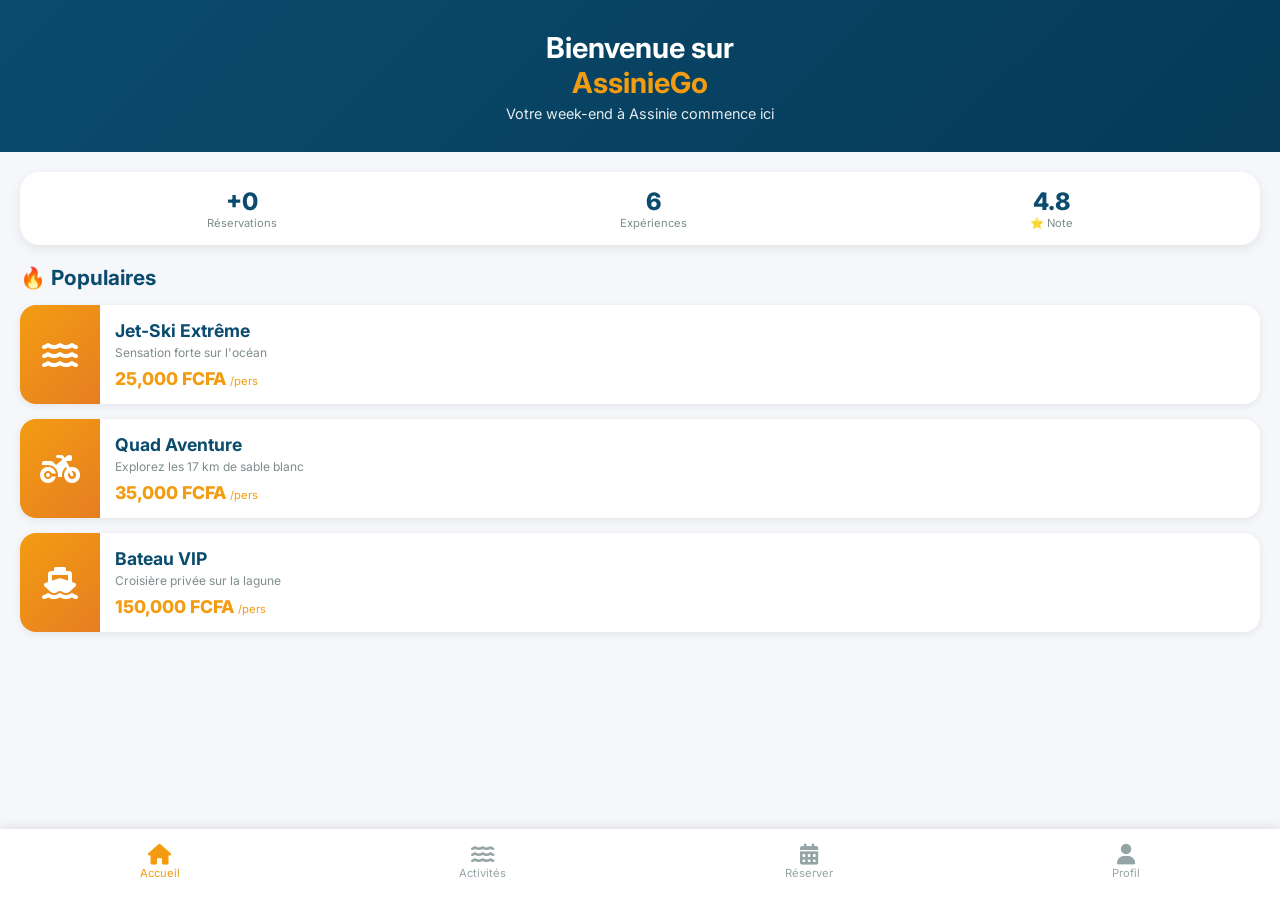
==== commit e461f603: "Version ultra simplifiée qui fonctionne" ====
--- a/index.html
+++ b/index.html
@@ -2,107 +2,442 @@
 <html lang="fr">
 <head>
     <meta charset="UTF-8">
-    <meta name="viewport" content="width=device-width, initial-scale=1.0, viewport-fit=cover">
-    <meta name="mobile-web-app-capable" content="yes">
-    <title>AssinieGo - Réservez à Assinie</title>
-    <link href="https://fonts.googleapis.com/css2?family=Inter:wght@300;400;500;600;700;800&display=swap" rel="stylesheet">
+    <meta name="viewport" content="width=device-width, initial-scale=1.0">
+    <title>AssinieGo - Réservations</title>
+    <link href="https://fonts.googleapis.com/css2?family=Inter:wght@400;500;600;700;800&display=swap" rel="stylesheet">
     <link rel="stylesheet" href="https://cdnjs.cloudflare.com/ajax/libs/font-awesome/6.4.0/css/all.min.css">
     <style>
-        * { margin: 0; padding: 0; box-sizing: border-box; }
-        body { font-family: 'Inter', sans-serif; background: #f8f9fa; }
-        .splash-screen { position: fixed; top: 0; left: 0; width: 100%; height: 100%; background: linear-gradient(135deg, #0a4b6e, #063a57); display: flex; align-items: center; justify-content: center; z-index: 9999; transition: opacity 0.6s ease; }
-        .splash-screen.hide { opacity: 0; pointer-events: none; }
-        .splash-logo i { font-size: 5rem; color: #f39c12; animation: bounce 1s ease infinite; }
-        .splash-logo span { display: block; font-size: 2rem; font-weight: 800; color: white; margin-top: 1rem; }
-        @keyframes bounce { 0%,100% { transform: translateY(0); } 50% { transform: translateY(-10px); } }
-        .app-container { min-height: 100vh; padding-bottom: 70px; display: none; }
-        .app-container.visible { display: block; }
-        .bottom-nav { position: fixed; bottom: 0; left: 0; right: 0; background: white; display: flex; justify-content: space-around; padding: 10px 0 20px; box-shadow: 0 -2px 15px rgba(0,0,0,0.1); z-index: 100; }
-        .nav-item { text-align: center; cursor: pointer; padding: 8px 16px; }
-        .nav-item i { font-size: 1.4rem; color: #7f8c8d; }
-        .nav-item span { font-size: 0.7rem; color: #7f8c8d; display: block; margin-top: 4px; }
-        .nav-item.active i, .nav-item.active span { color: #f39c12; }
-        .page { display: none; padding: 20px; animation: fadeIn 0.4s ease; }
-        .page.active { display: block; }
-        @keyframes fadeIn { from { opacity: 0; transform: translateY(20px); } to { opacity: 1; transform: translateY(0); } }
-        .card { background: white; border-radius: 20px; overflow: hidden; margin-bottom: 20px; box-shadow: 0 4px 12px rgba(0,0,0,0.08); cursor: pointer; transition: transform 0.3s ease; }
-        .card:hover { transform: translateY(-4px); }
-        .card-image { height: 180px; background: linear-gradient(135deg, #f39c12, #e67e22); position: relative; display: flex; align-items: center; justify-content: center; }
-        .card-image i { font-size: 4rem; color: white; }
-        .card-badge { position: absolute; top: 12px; right: 12px; background: rgba(0,0,0,0.7); color: white; padding: 4px 12px; border-radius: 20px; font-size: 0.75rem; }
-        .card-content { padding: 20px; }
-        .card-title { font-size: 1.3rem; font-weight: 700; margin-bottom: 8px; color: #0a4b6e; }
-        .card-description { font-size: 0.85rem; color: #7f8c8d; margin-bottom: 12px; }
-        .card-price { font-size: 1.4rem; font-weight: 800; color: #f39c12; }
-        .btn { padding: 14px 28px; border: none; border-radius: 50px; font-weight: 600; cursor: pointer; font-size: 1rem; }
-        .btn-primary { background: linear-gradient(135deg, #f39c12, #e67e22); color: white; }
-        .btn-block { width: 100%; }
-        .input-group { margin-bottom: 20px; }
-        .input-label { display: block; margin-bottom: 8px; font-weight: 500; color: #2c3e50; }
-        .input-field { width: 100%; padding: 14px 16px; border: 2px solid #e0e0e0; border-radius: 12px; font-size: 1rem; }
-        .input-field:focus { outline: none; border-color: #f39c12; }
-        .toast-container { position: fixed; bottom: 90px; left: 20px; right: 20px; z-index: 2000; }
-        .toast { background: #2c3e50; color: white; padding: 14px 20px; border-radius: 50px; margin-bottom: 10px; text-align: center; }
-        .toast.success { background: #27ae60; }
-        .toast.error { background: #e74c3c; }
-        .hero { background: linear-gradient(135deg, #0a4b6e, #063a57); border-radius: 24px; padding: 40px 20px; text-align: center; color: white; margin-bottom: 30px; }
-        .hero h1 { font-size: 1.8rem; margin-bottom: 10px; }
-        .hero h1 span { color: #f39c12; }
-        .stats { display: flex; justify-content: space-around; margin-top: 30px; }
-        .stat { text-align: center; }
-        .stat-value { font-size: 1.5rem; font-weight: 800; }
-        .section-title { font-size: 1.4rem; margin-bottom: 20px; color: #0a4b6e; }
-        .empty-state { text-align: center; padding: 60px 20px; color: #7f8c8d; }
-        .empty-state i { font-size: 4rem; margin-bottom: 20px; }
-        .profile-header { background: linear-gradient(135deg, #0a4b6e, #063a57); border-radius: 24px; padding: 30px; text-align: center; color: white; margin-bottom: 20px; }
-        .profile-avatar { width: 80px; height: 80px; background: #f39c12; border-radius: 50%; display: flex; align-items: center; justify-content: center; margin: 0 auto 15px; }
-        .profile-avatar i { font-size: 2.5rem; }
+        * {
+            margin: 0;
+            padding: 0;
+            box-sizing: border-box;
+        }
+        body {
+            font-family: 'Inter', sans-serif;
+            background: #f5f7fa;
+            padding-bottom: 70px;
+        }
+        /* Header */
+        .header {
+            background: linear-gradient(135deg, #0a4b6e, #063a57);
+            color: white;
+            padding: 30px 20px;
+            text-align: center;
+        }
+        .header h1 {
+            font-size: 1.8rem;
+            margin-bottom: 5px;
+        }
+        .header h1 span {
+            color: #f39c12;
+        }
+        .header p {
+            opacity: 0.9;
+            font-size: 0.9rem;
+        }
+        /* Stats */
+        .stats {
+            display: flex;
+            justify-content: space-around;
+            background: white;
+            margin: 20px;
+            padding: 15px;
+            border-radius: 20px;
+            box-shadow: 0 4px 12px rgba(0,0,0,0.08);
+        }
+        .stat {
+            text-align: center;
+        }
+        .stat-value {
+            font-size: 1.5rem;
+            font-weight: 800;
+            color: #0a4b6e;
+        }
+        .stat-label {
+            font-size: 0.7rem;
+            color: #7f8c8d;
+        }
+        /* Section */
+        .section {
+            padding: 0 20px;
+            margin-bottom: 30px;
+        }
+        .section-title {
+            font-size: 1.3rem;
+            font-weight: 700;
+            color: #0a4b6e;
+            margin-bottom: 15px;
+        }
+        /* Cards */
+        .card {
+            background: white;
+            border-radius: 16px;
+            overflow: hidden;
+            margin-bottom: 15px;
+            box-shadow: 0 2px 8px rgba(0,0,0,0.08);
+            display: flex;
+            cursor: pointer;
+            transition: transform 0.2s;
+        }
+        .card:active {
+            transform: scale(0.98);
+        }
+        .card-icon {
+            width: 80px;
+            background: linear-gradient(135deg, #f39c12, #e67e22);
+            display: flex;
+            align-items: center;
+            justify-content: center;
+        }
+        .card-icon i {
+            font-size: 2rem;
+            color: white;
+        }
+        .card-content {
+            flex: 1;
+            padding: 15px;
+        }
+        .card-title {
+            font-size: 1.1rem;
+            font-weight: 700;
+            color: #0a4b6e;
+            margin-bottom: 4px;
+        }
+        .card-desc {
+            font-size: 0.75rem;
+            color: #7f8c8d;
+            margin-bottom: 8px;
+        }
+        .card-price {
+            font-size: 1.1rem;
+            font-weight: 800;
+            color: #f39c12;
+        }
+        .card-price small {
+            font-size: 0.7rem;
+            font-weight: normal;
+        }
+        /* Bottom Navigation */
+        .bottom-nav {
+            position: fixed;
+            bottom: 0;
+            left: 0;
+            right: 0;
+            background: white;
+            display: flex;
+            justify-content: space-around;
+            padding: 10px 0 15px;
+            box-shadow: 0 -2px 10px rgba(0,0,0,0.1);
+            z-index: 100;
+        }
+        .nav-item {
+            text-align: center;
+            cursor: pointer;
+            padding: 5px 15px;
+        }
+        .nav-item i {
+            font-size: 1.3rem;
+            color: #95a5a6;
+        }
+        .nav-item span {
+            font-size: 0.7rem;
+            color: #95a5a6;
+            display: block;
+        }
+        .nav-item.active i,
+        .nav-item.active span {
+            color: #f39c12;
+        }
+        /* Form */
+        .form-group {
+            margin-bottom: 15px;
+        }
+        .form-group label {
+            display: block;
+            margin-bottom: 5px;
+            font-weight: 500;
+            font-size: 0.85rem;
+            color: #2c3e50;
+        }
+        .form-group input,
+        .form-group select {
+            width: 100%;
+            padding: 12px;
+            border: 2px solid #e0e0e0;
+            border-radius: 12px;
+            font-size: 0.9rem;
+        }
+        .btn {
+            width: 100%;
+            padding: 14px;
+            background: linear-gradient(135deg, #f39c12, #e67e22);
+            color: white;
+            border: none;
+            border-radius: 50px;
+            font-weight: 600;
+            font-size: 1rem;
+            cursor: pointer;
+            margin-top: 10px;
+        }
+        .empty {
+            text-align: center;
+            padding: 40px;
+            color: #95a5a6;
+        }
+        .booking-card {
+            background: white;
+            border-radius: 12px;
+            padding: 15px;
+            margin-bottom: 10px;
+            box-shadow: 0 2px 8px rgba(0,0,0,0.08);
+        }
+        .hide {
+            display: none;
+        }
     </style>
 </head>
 <body>
-    <div id="splash" class="splash-screen">
-        <div class="splash-logo">
-            <i class="fas fa-umbrella-beach"></i>
-            <span>AssinieGo</span>
-        </div>
-    </div>
-    <div id="app" class="app-container">
-        <nav class="bottom-nav">
-            <div class="nav-item active" data-page="home"><i class="fas fa-home"></i><span>Accueil</span></div>
-            <div class="nav-item" data-page="activities"><i class="fas fa-water"></i><span>Activités</span></div>
-            <div class="nav-item" data-page="booking"><i class="fas fa-calendar-alt"></i><span>Réserver</span></div>
-            <div class="nav-item" data-page="profile"><i class="fas fa-user"></i><span>Profil</span></div>
-        </nav>
-        <div id="home-page" class="page active"></div>
-        <div id="activities-page" class="page"></div>
-        <div id="booking-page" class="page"></div>
-        <div id="profile-page" class="page"></div>
-    </div>
-    <div id="toast-container" class="toast-container"></div>
-    <script>
-        const activities = [
-            { id: 1, name: "Jet-Ski Extrême", category: "nautique", description: "Sensation forte sur l'océan", price: 25000, rating: 4.8 },
-            { id: 2, name: "Quad Aventure", category: "terrestre", description: "Explorez les 17 km de sable blanc", price: 35000, rating: 4.9 },
-            { id: 3, name: "Bateau VIP", category: "nautique", description: "Croisière privée sur la lagune", price: 150000, rating: 5.0 },
-            { id: 4, name: "Pêche Traditionnelle", category: "nautique", description: "Techniques de pêche locales", price: 15000, rating: 4.5 },
-            { id: 5, name: "Parc National Ehotilé", category: "nature", description: "Découverte des îles", price: 10000, rating: 4.7 },
-            { id: 6, name: "Coucher de Soleil", category: "nature", description: "Moment magique à La Passe", price: 8000, rating: 4.9 }
-        ];
-        let bookings = JSON.parse(localStorage.getItem('assiniego_bookings') || '[]');
-        let selectedActivity = activities[0];
-        function showToast(msg, type) { let t=document.getElementById('toast-container'),d=document.createElement('div'); d.className='toast '+type; d.innerHTML=msg; t.appendChild(d); setTimeout(()=>d.remove(),3000); }
-        function renderHome() { return `<div class="hero"><h1>Bienvenue sur<br><span>AssinieGo</span></h1><p>Votre week-end à Assinie commence ici</p><div class="stats"><div class="stat"><div class="stat-value">+500</div><div class="stat-label">Réservations</div></div><div class="stat"><div class="stat-value">${activities.length}</div><div class="stat-label">Expériences</div></div><div class="stat"><div class="stat-value">4.8</div><div class="stat-label">⭐ Note</div></div></div></div><h2 class="section-title">🔥 Populaires</h2>${activities.slice(0,3).map(a=>`<div class="card" onclick="selectActivity(${a.id})"><div class="card-image"><i class="fas ${a.category=='nautique'?'fa-ship':a.category=='terrestre'?'fa-motorcycle':'fa-tree'}"></i><span class="card-badge">${a.rating} ★</span></div><div class="card-content"><h3 class="card-title">${a.name}</h3><p class="card-description">${a.description}</p><div class="card-price">${a.price.toLocaleString()} FCFA <small>/pers</small></div></div></div>`).join('')}`; }
-        function renderActivities() { return `<h2 class="section-title">🏄 Toutes les activités</h2>${activities.map(a=>`<div class="card" onclick="selectActivity(${a.id})"><div class="card-image"><i class="fas ${a.category=='nautique'?'fa-ship':a.category=='terrestre'?'fa-motorcycle':'fa-tree'}"></i><span class="card-badge">${a.rating} ★</span></div><div class="card-content"><h3 class="card-title">${a.name}</h3><p class="card-description">${a.description}</p><div class="card-price">${a.price.toLocaleString()} FCFA <small>/pers</small></div></div></div>`).join('')}`; }
-        function renderBooking() { return `<h2 class="section-title">📝 Nouvelle réservation</h2><div class="card"><div class="card-image"><i class="fas ${selectedActivity.category=='nautique'?'fa-ship':selectedActivity.category=='terrestre'?'fa-motorcycle':'fa-tree'}"></i></div><div class="card-content"><h3 class="card-title">${selectedActivity.name}</h3><div class="card-price">${selectedActivity.price.toLocaleString()} FCFA / personne</div></div></div><div class="input-group"><label class="input-label">📅 Date</label><input type="date" id="bookingDate" class="input-field"></div><div class="input-group"><label class="input-label">👥 Nombre de personnes</label><input type="number" id="bookingPeople" class="input-field" value="1" min="1"></div><div class="input-group"><label class="input-label">👤 Votre nom</label><input type="text" id="bookingName" class="input-field" placeholder="Nom complet"></div><div class="input-group"><label class="input-label">📱 Téléphone</label><input type="tel" id="bookingPhone" class="input-field" placeholder="05 XX XX XX XX"></div><button class="btn btn-primary btn-block" onclick="confirmBooking()">Réserver maintenant</button>`; }
-        function renderProfile() { return `<div class="profile-header"><div class="profile-avatar"><i class="fas fa-user"></i></div><h3>Invité</h3></div><h2 class="section-title">📋 Mes réservations</h2>${bookings.length==0?`<div class="empty-state"><i class="fas fa-calendar-alt"></i><p>Aucune réservation</p><button class="btn btn-primary" onclick="navigateTo('booking')">Réserver</button></div>`:bookings.map(b=>`<div class="card"><div class="card-content"><h3 class="card-title">${b.activityName}</h3><p>${b.date} - ${b.people} personne(s)</p><div class="card-price">${b.totalPrice.toLocaleString()} FCFA</div></div></div>`).join('')}`; }
-        function loadPage(p) { document.getElementById(p+'-page').innerHTML = p=='home'?renderHome():p=='activities'?renderActivities():p=='booking'?renderBooking():renderProfile(); }
-        function navigateTo(p) { document.querySelectorAll('.nav-item').forEach(i=>i.classList.remove('active')); document.querySelector(`[data-page="${p}"]`).classList.add('active'); document.querySelectorAll('.page').forEach(i=>i.classList.remove('active')); document.getElementById(p+'-page').classList.add('active'); loadPage(p); }
-        function selectActivity(id) { selectedActivity = activities.find(a=>a.id==id); navigateTo('booking'); }
-        function confirmBooking() { let d=document.getElementById('bookingDate')?.value, p=parseInt(document.getElementById('bookingPeople')?.value||1), n=document.getElementById('bookingName')?.value, ph=document.getElementById('bookingPhone')?.value; if(!d||!n||!ph){showToast('Remplissez tous les champs','error');return;} let t=selectedActivity.price*p; bookings.unshift({id:Date.now(),activityName:selectedActivity.name,date:d,people:p,totalPrice:t,name:n,phone:ph}); localStorage.setItem('assiniego_bookings',JSON.stringify(bookings)); showToast('✅ Réservation confirmée ! '+t.toLocaleString()+' FCFA','success'); setTimeout(()=>navigateTo('profile'),1500); }
-        setTimeout(()=>{document.getElementById('splash').classList.add('hide'); setTimeout(()=>document.getElementById('app').classList.add('visible'),600);},1500);
-        document.querySelectorAll('.nav-item').forEach(i=>i.addEventListener('click',()=>navigateTo(i.dataset.page)));
-        loadPage('home');
-        window.navigateTo=navigateTo; window.selectActivity=selectActivity; window.confirmBooking=confirmBooking;
-    </script>
+
+<!-- Pages -->
+<div id="page-home">
+    <div class="header">
+        <h1>Bienvenue sur<br><span>AssinieGo</span></h1>
+        <p>Votre week-end à Assinie commence ici</p>
+    </div>
+    <div class="stats" id="stats"></div>
+    <div class="section">
+        <div class="section-title">🔥 Populaires</div>
+        <div id="popular-list"></div>
+    </div>
+</div>
+
+<div id="page-activities" class="hide">
+    <div class="header">
+        <h1>🏄 <span>Toutes les activités</span></h1>
+        <p>Choisissez votre expérience</p>
+    </div>
+    <div class="section">
+        <div id="activities-list"></div>
+    </div>
+</div>
+
+<div id="page-booking" class="hide">
+    <div class="header">
+        <h1>📝 <span>Nouvelle réservation</span></h1>
+        <p>Remplissez le formulaire</p>
+    </div>
+    <div class="section">
+        <div id="booking-form"></div>
+    </div>
+</div>
+
+<div id="page-profile" class="hide">
+    <div class="header">
+        <h1>👤 <span>Mon profil</span></h1>
+        <p>Mes réservations</p>
+    </div>
+    <div class="section">
+        <div id="bookings-list"></div>
+    </div>
+</div>
+
+<!-- Bottom Navigation -->
+<div class="bottom-nav">
+    <div class="nav-item active" data-page="home">
+        <i class="fas fa-home"></i>
+        <span>Accueil</span>
+    </div>
+    <div class="nav-item" data-page="activities">
+        <i class="fas fa-water"></i>
+        <span>Activités</span>
+    </div>
+    <div class="nav-item" data-page="booking">
+        <i class="fas fa-calendar-alt"></i>
+        <span>Réserver</span>
+    </div>
+    <div class="nav-item" data-page="profile">
+        <i class="fas fa-user"></i>
+        <span>Profil</span>
+    </div>
+</div>
+
+<script>
+    // Données
+    const activities = [
+        { id: 1, name: "Jet-Ski Extrême", desc: "Sensation forte sur l'océan", price: 25000, icon: "fa-water" },
+        { id: 2, name: "Quad Aventure", desc: "Explorez les 17 km de sable blanc", price: 35000, icon: "fa-motorcycle" },
+        { id: 3, name: "Bateau VIP", desc: "Croisière privée sur la lagune", price: 150000, icon: "fa-ship" },
+        { id: 4, name: "Pêche Traditionnelle", desc: "Techniques de pêche locales", price: 15000, icon: "fa-fish" },
+        { id: 5, name: "Parc National", desc: "Découverte des îles Ehotilé", price: 10000, icon: "fa-tree" },
+        { id: 6, name: "Coucher de Soleil", desc: "Moment magique à La Passe", price: 8000, icon: "fa-sun" }
+    ];
+    
+    let bookings = JSON.parse(localStorage.getItem('assiniego_bookings') || '[]');
+    let selectedActivity = null;
+    
+    // Afficher les stats
+    function updateStats() {
+        document.getElementById('stats').innerHTML = `
+            <div class="stat"><div class="stat-value">+${bookings.length}</div><div class="stat-label">Réservations</div></div>
+            <div class="stat"><div class="stat-value">${activities.length}</div><div class="stat-label">Expériences</div></div>
+            <div class="stat"><div class="stat-value">4.8</div><div class="stat-label">⭐ Note</div></div>
+        `;
+    }
+    
+    // Afficher les activités populaires
+    function showPopular() {
+        const popular = activities.slice(0, 3);
+        document.getElementById('popular-list').innerHTML = popular.map(a => `
+            <div class="card" onclick="selectActivity(${a.id})">
+                <div class="card-icon"><i class="fas ${a.icon}"></i></div>
+                <div class="card-content">
+                    <div class="card-title">${a.name}</div>
+                    <div class="card-desc">${a.desc}</div>
+                    <div class="card-price">${a.price.toLocaleString()} FCFA <small>/pers</small></div>
+                </div>
+            </div>
+        `).join('');
+    }
+    
+    // Afficher toutes les activités
+    function showAllActivities() {
+        document.getElementById('activities-list').innerHTML = activities.map(a => `
+            <div class="card" onclick="selectActivity(${a.id})">
+                <div class="card-icon"><i class="fas ${a.icon}"></i></div>
+                <div class="card-content">
+                    <div class="card-title">${a.name}</div>
+                    <div class="card-desc">${a.desc}</div>
+                    <div class="card-price">${a.price.toLocaleString()} FCFA <small>/pers</small></div>
+                </div>
+            </div>
+        `).join('');
+    }
+    
+    // Afficher le formulaire de réservation
+    function showBookingForm() {
+        if (!selectedActivity) selectedActivity = activities[0];
+        document.getElementById('booking-form').innerHTML = `
+            <div class="card" style="margin-bottom: 20px;">
+                <div class="card-content">
+                    <div class="card-title">${selectedActivity.name}</div>
+                    <div class="card-price">${selectedActivity.price.toLocaleString()} FCFA / personne</div>
+                </div>
+            </div>
+            <div class="form-group">
+                <label>📅 Date</label>
+                <input type="date" id="booking-date">
+            </div>
+            <div class="form-group">
+                <label>👥 Nombre de personnes</label>
+                <input type="number" id="booking-people" value="1" min="1">
+            </div>
+            <div class="form-group">
+                <label>👤 Votre nom</label>
+                <input type="text" id="booking-name" placeholder="Nom complet">
+            </div>
+            <div class="form-group">
+                <label>📱 Téléphone</label>
+                <input type="tel" id="booking-phone" placeholder="05 XX XX XX XX">
+            </div>
+            <button class="btn" onclick="confirmBooking()">✅ Réserver maintenant</button>
+        `;
+    }
+    
+    // Confirmer la réservation
+    function confirmBooking() {
+        const date = document.getElementById('booking-date')?.value;
+        const people = parseInt(document.getElementById('booking-people')?.value || 1);
+        const name = document.getElementById('booking-name')?.value;
+        const phone = document.getElementById('booking-phone')?.value;
+        
+        if (!date || !name || !phone) {
+            alert('Veuillez remplir tous les champs');
+            return;
+        }
+        
+        const total = selectedActivity.price * people;
+        const booking = {
+            id: Date.now(),
+            activityName: selectedActivity.name,
+            date: date,
+            people: people,
+            totalPrice: total,
+            name: name
+        };
+        
+        bookings.unshift(booking);
+        localStorage.setItem('assiniego_bookings', JSON.stringify(bookings));
+        
+        alert(`✅ Réservation confirmée !\n${selectedActivity.name}\n${date}\n${people} personne(s)\n${total.toLocaleString()} FCFA`);
+        
+        // Rediriger vers profil
+        navigateTo('profile');
+        updateStats();
+        showBookings();
+    }
+    
+    // Afficher les réservations
+    function showBookings() {
+        if (bookings.length === 0) {
+            document.getElementById('bookings-list').innerHTML = `
+                <div class="empty">
+                    <i class="fas fa-calendar-alt" style="font-size: 3rem; margin-bottom: 10px;"></i>
+                    <p>Aucune réservation</p>
+                    <button class="btn" style="margin-top: 20px;" onclick="navigateTo('booking')">Réserver maintenant</button>
+                </div>
+            `;
+        } else {
+            document.getElementById('bookings-list').innerHTML = bookings.map(b => `
+                <div class="booking-card">
+                    <div style="font-weight: 700; color: #0a4b6e;">${b.activityName}</div>
+                    <div style="font-size: 0.85rem; margin: 5px 0;">📅 ${b.date} | 👥 ${b.people} pers</div>
+                    <div style="font-weight: 800; color: #f39c12;">${b.totalPrice.toLocaleString()} FCFA</div>
+                </div>
+            `).join('');
+        }
+    }
+    
+    // Navigation
+    function navigateTo(page) {
+        document.querySelectorAll('[id^="page-"]').forEach(p => p.classList.add('hide'));
+        document.getElementById(`page-${page}`).classList.remove('hide');
+        
+        document.querySelectorAll('.nav-item').forEach(item => {
+            item.classList.remove('active');
+            if (item.dataset.page === page) item.classList.add('active');
+        });
+        
+        if (page === 'home') {
+            updateStats();
+            showPopular();
+        } else if (page === 'activities') {
+            showAllActivities();
+        } else if (page === 'booking') {
+            showBookingForm();
+        } else if (page === 'profile') {
+            showBookings();
+        }
+    }
+    
+    function selectActivity(id) {
+        selectedActivity = activities.find(a => a.id === id);
+        navigateTo('booking');
+    }
+    
+    // Initialisation
+    updateStats();
+    showPopular();
+    
+    // Événements
+    document.querySelectorAll('.nav-item').forEach(item => {
+        item.addEventListener('click', () => navigateTo(item.dataset.page));
+    });
+    
+    // Exposer fonctions globales
+    window.navigateTo = navigateTo;
+    window.selectActivity = selectActivity;
+    window.confirmBooking = confirmBooking;
+</script>
+
 </body>
 </html>
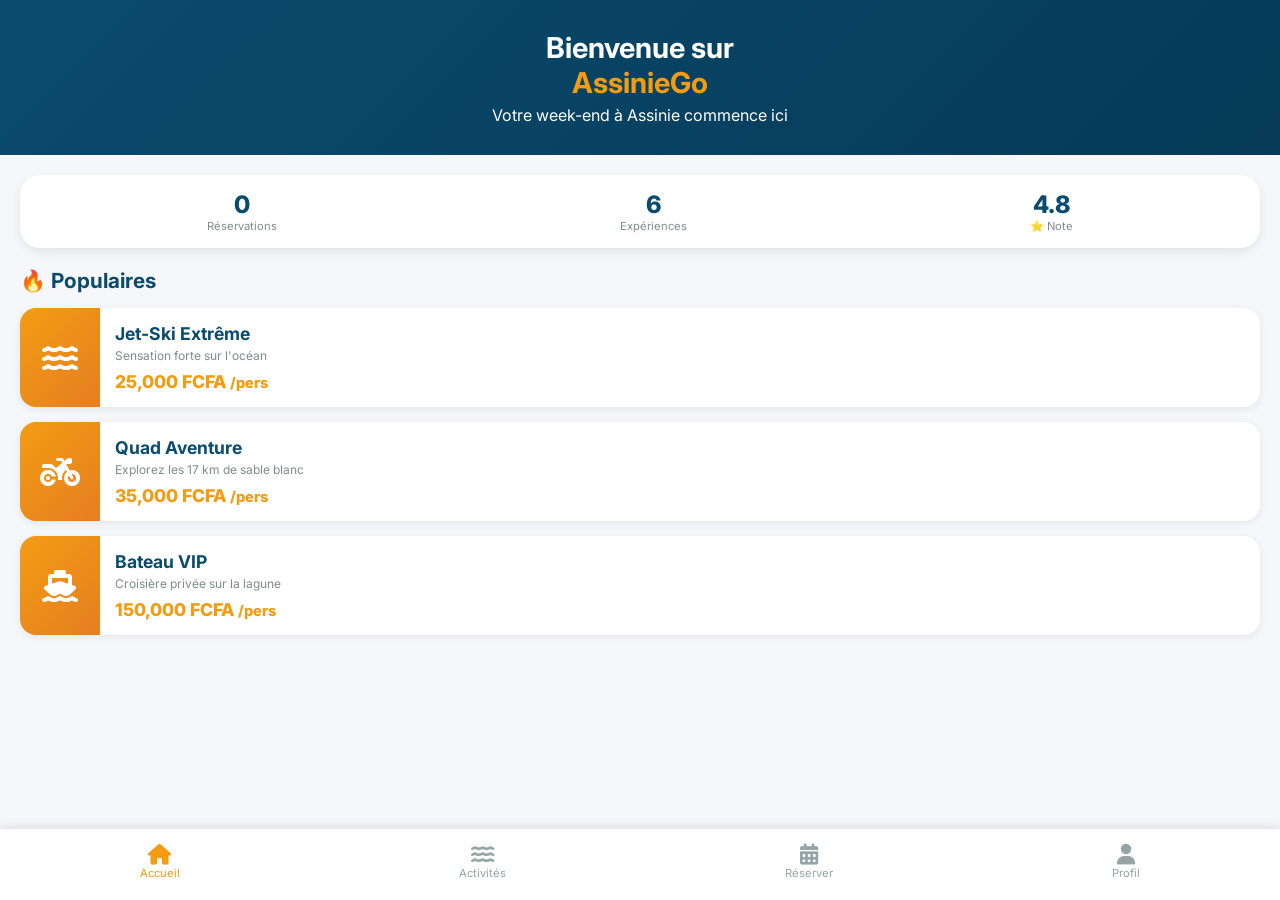
==== commit 86a92d3f: "Version stable sans service worker" ====
--- a/index.html
+++ b/index.html
@@ -7,257 +7,92 @@
     <link href="https://fonts.googleapis.com/css2?family=Inter:wght@400;500;600;700;800&display=swap" rel="stylesheet">
     <link rel="stylesheet" href="https://cdnjs.cloudflare.com/ajax/libs/font-awesome/6.4.0/css/all.min.css">
     <style>
-        * {
-            margin: 0;
-            padding: 0;
-            box-sizing: border-box;
-        }
-        body {
-            font-family: 'Inter', sans-serif;
-            background: #f5f7fa;
-            padding-bottom: 70px;
-        }
-        /* Header */
-        .header {
-            background: linear-gradient(135deg, #0a4b6e, #063a57);
-            color: white;
-            padding: 30px 20px;
-            text-align: center;
-        }
-        .header h1 {
-            font-size: 1.8rem;
-            margin-bottom: 5px;
-        }
-        .header h1 span {
-            color: #f39c12;
-        }
-        .header p {
-            opacity: 0.9;
-            font-size: 0.9rem;
-        }
-        /* Stats */
-        .stats {
-            display: flex;
-            justify-content: space-around;
-            background: white;
-            margin: 20px;
-            padding: 15px;
-            border-radius: 20px;
-            box-shadow: 0 4px 12px rgba(0,0,0,0.08);
-        }
-        .stat {
-            text-align: center;
-        }
-        .stat-value {
-            font-size: 1.5rem;
-            font-weight: 800;
-            color: #0a4b6e;
-        }
-        .stat-label {
-            font-size: 0.7rem;
-            color: #7f8c8d;
-        }
-        /* Section */
-        .section {
-            padding: 0 20px;
-            margin-bottom: 30px;
-        }
-        .section-title {
-            font-size: 1.3rem;
-            font-weight: 700;
-            color: #0a4b6e;
-            margin-bottom: 15px;
-        }
-        /* Cards */
-        .card {
-            background: white;
-            border-radius: 16px;
-            overflow: hidden;
-            margin-bottom: 15px;
-            box-shadow: 0 2px 8px rgba(0,0,0,0.08);
-            display: flex;
-            cursor: pointer;
-            transition: transform 0.2s;
-        }
-        .card:active {
-            transform: scale(0.98);
-        }
-        .card-icon {
-            width: 80px;
-            background: linear-gradient(135deg, #f39c12, #e67e22);
-            display: flex;
-            align-items: center;
-            justify-content: center;
-        }
-        .card-icon i {
-            font-size: 2rem;
-            color: white;
-        }
-        .card-content {
-            flex: 1;
-            padding: 15px;
-        }
-        .card-title {
-            font-size: 1.1rem;
-            font-weight: 700;
-            color: #0a4b6e;
-            margin-bottom: 4px;
-        }
-        .card-desc {
-            font-size: 0.75rem;
-            color: #7f8c8d;
-            margin-bottom: 8px;
-        }
-        .card-price {
-            font-size: 1.1rem;
-            font-weight: 800;
-            color: #f39c12;
-        }
-        .card-price small {
-            font-size: 0.7rem;
-            font-weight: normal;
-        }
-        /* Bottom Navigation */
-        .bottom-nav {
-            position: fixed;
-            bottom: 0;
-            left: 0;
-            right: 0;
-            background: white;
-            display: flex;
-            justify-content: space-around;
-            padding: 10px 0 15px;
-            box-shadow: 0 -2px 10px rgba(0,0,0,0.1);
-            z-index: 100;
-        }
-        .nav-item {
-            text-align: center;
-            cursor: pointer;
-            padding: 5px 15px;
-        }
-        .nav-item i {
-            font-size: 1.3rem;
-            color: #95a5a6;
-        }
-        .nav-item span {
-            font-size: 0.7rem;
-            color: #95a5a6;
-            display: block;
-        }
-        .nav-item.active i,
-        .nav-item.active span {
-            color: #f39c12;
-        }
-        /* Form */
-        .form-group {
-            margin-bottom: 15px;
-        }
-        .form-group label {
-            display: block;
-            margin-bottom: 5px;
-            font-weight: 500;
-            font-size: 0.85rem;
-            color: #2c3e50;
-        }
-        .form-group input,
-        .form-group select {
-            width: 100%;
-            padding: 12px;
-            border: 2px solid #e0e0e0;
-            border-radius: 12px;
-            font-size: 0.9rem;
-        }
-        .btn {
-            width: 100%;
-            padding: 14px;
-            background: linear-gradient(135deg, #f39c12, #e67e22);
-            color: white;
-            border: none;
-            border-radius: 50px;
-            font-weight: 600;
-            font-size: 1rem;
-            cursor: pointer;
-            margin-top: 10px;
-        }
-        .empty {
-            text-align: center;
-            padding: 40px;
-            color: #95a5a6;
-        }
-        .booking-card {
-            background: white;
-            border-radius: 12px;
-            padding: 15px;
-            margin-bottom: 10px;
-            box-shadow: 0 2px 8px rgba(0,0,0,0.08);
-        }
-        .hide {
-            display: none;
-        }
+        * { margin: 0; padding: 0; box-sizing: border-box; }
+        body { font-family: 'Inter', sans-serif; background: #f5f7fa; padding-bottom: 70px; }
+        .header { background: linear-gradient(135deg, #0a4b6e, #063a57); color: white; padding: 30px 20px; text-align: center; }
+        .header h1 { font-size: 1.8rem; margin-bottom: 5px; }
+        .header h1 span { color: #f39c12; }
+        .stats { display: flex; justify-content: space-around; background: white; margin: 20px; padding: 15px; border-radius: 20px; box-shadow: 0 4px 12px rgba(0,0,0,0.08); }
+        .stat { text-align: center; }
+        .stat-value { font-size: 1.5rem; font-weight: 800; color: #0a4b6e; }
+        .stat-label { font-size: 0.7rem; color: #7f8c8d; }
+        .section { padding: 0 20px; margin-bottom: 30px; }
+        .section-title { font-size: 1.3rem; font-weight: 700; color: #0a4b6e; margin-bottom: 15px; }
+        .card { background: white; border-radius: 16px; overflow: hidden; margin-bottom: 15px; box-shadow: 0 2px 8px rgba(0,0,0,0.08); display: flex; cursor: pointer; }
+        .card:active { transform: scale(0.98); }
+        .card-icon { width: 80px; background: linear-gradient(135deg, #f39c12, #e67e22); display: flex; align-items: center; justify-content: center; }
+        .card-icon i { font-size: 2rem; color: white; }
+        .card-content { flex: 1; padding: 15px; }
+        .card-title { font-size: 1.1rem; font-weight: 700; color: #0a4b6e; margin-bottom: 4px; }
+        .card-desc { font-size: 0.75rem; color: #7f8c8d; margin-bottom: 8px; }
+        .card-price { font-size: 1.1rem; font-weight: 800; color: #f39c12; }
+        .bottom-nav { position: fixed; bottom: 0; left: 0; right: 0; background: white; display: flex; justify-content: space-around; padding: 10px 0 15px; box-shadow: 0 -2px 10px rgba(0,0,0,0.1); z-index: 100; }
+        .nav-item { text-align: center; cursor: pointer; padding: 5px 15px; }
+        .nav-item i { font-size: 1.3rem; color: #95a5a6; }
+        .nav-item span { font-size: 0.7rem; color: #95a5a6; display: block; }
+        .nav-item.active i, .nav-item.active span { color: #f39c12; }
+        .form-group { margin-bottom: 15px; }
+        .form-group label { display: block; margin-bottom: 5px; font-weight: 500; font-size: 0.85rem; color: #2c3e50; }
+        .form-group input { width: 100%; padding: 12px; border: 2px solid #e0e0e0; border-radius: 12px; font-size: 0.9rem; }
+        .btn { width: 100%; padding: 14px; background: linear-gradient(135deg, #f39c12, #e67e22); color: white; border: none; border-radius: 50px; font-weight: 600; font-size: 1rem; cursor: pointer; margin-top: 10px; }
+        .empty { text-align: center; padding: 40px; color: #95a5a6; }
+        .booking-card { background: white; border-radius: 12px; padding: 15px; margin-bottom: 10px; box-shadow: 0 2px 8px rgba(0,0,0,0.08); }
+        .hide { display: none; }
+        .active-page { display: block; }
     </style>
 </head>
 <body>
 
-<!-- Pages -->
-<div id="page-home">
-    <div class="header">
-        <h1>Bienvenue sur<br><span>AssinieGo</span></h1>
-        <p>Votre week-end à Assinie commence ici</p>
-    </div>
-    <div class="stats" id="stats"></div>
-    <div class="section">
-        <div class="section-title">🔥 Populaires</div>
-        <div id="popular-list"></div>
-    </div>
-</div>
-
-<div id="page-activities" class="hide">
-    <div class="header">
-        <h1>🏄 <span>Toutes les activités</span></h1>
-        <p>Choisissez votre expérience</p>
-    </div>
-    <div class="section">
-        <div id="activities-list"></div>
-    </div>
-</div>
-
-<div id="page-booking" class="hide">
-    <div class="header">
-        <h1>📝 <span>Nouvelle réservation</span></h1>
-        <p>Remplissez le formulaire</p>
-    </div>
-    <div class="section">
-        <div id="booking-form"></div>
-    </div>
-</div>
-
-<div id="page-profile" class="hide">
-    <div class="header">
-        <h1>👤 <span>Mon profil</span></h1>
-        <p>Mes réservations</p>
-    </div>
-    <div class="section">
-        <div id="bookings-list"></div>
-    </div>
-</div>
-
-<!-- Bottom Navigation -->
-<div class="bottom-nav">
-    <div class="nav-item active" data-page="home">
-        <i class="fas fa-home"></i>
-        <span>Accueil</span>
-    </div>
-    <div class="nav-item" data-page="activities">
-        <i class="fas fa-water"></i>
-        <span>Activités</span>
-    </div>
-    <div class="nav-item" data-page="booking">
-        <i class="fas fa-calendar-alt"></i>
-        <span>Réserver</span>
-    </div>
-    <div class="nav-item" data-page="profile">
-        <i class="fas fa-user"></i>
-        <span>Profil</span>
+<div id="app">
+    <!-- Pages -->
+    <div id="home-page" class="active-page">
+        <div class="header">
+            <h1>Bienvenue sur<br><span>AssinieGo</span></h1>
+            <p>Votre week-end à Assinie commence ici</p>
+        </div>
+        <div class="stats" id="stats"></div>
+        <div class="section">
+            <div class="section-title">🔥 Populaires</div>
+            <div id="popular-list"></div>
+        </div>
+    </div>
+
+    <div id="activities-page" class="hide">
+        <div class="header">
+            <h1>🏄 <span>Toutes les activités</span></h1>
+            <p>Choisissez votre expérience</p>
+        </div>
+        <div class="section">
+            <div id="activities-list"></div>
+        </div>
+    </div>
+
+    <div id="booking-page" class="hide">
+        <div class="header">
+            <h1>📝 <span>Nouvelle réservation</span></h1>
+            <p>Remplissez le formulaire</p>
+        </div>
+        <div class="section">
+            <div id="booking-form"></div>
+        </div>
+    </div>
+
+    <div id="profile-page" class="hide">
+        <div class="header">
+            <h1>👤 <span>Mon profil</span></h1>
+            <p>Mes réservations</p>
+        </div>
+        <div class="section">
+            <div id="bookings-list"></div>
+        </div>
+    </div>
+
+    <!-- Bottom Navigation -->
+    <div class="bottom-nav">
+        <div class="nav-item active" data-page="home"><i class="fas fa-home"></i><span>Accueil</span></div>
+        <div class="nav-item" data-page="activities"><i class="fas fa-water"></i><span>Activités</span></div>
+        <div class="nav-item" data-page="booking"><i class="fas fa-calendar-alt"></i><span>Réserver</span></div>
+        <div class="nav-item" data-page="profile"><i class="fas fa-user"></i><span>Profil</span></div>
     </div>
 </div>
 
@@ -272,78 +107,93 @@
         { id: 6, name: "Coucher de Soleil", desc: "Moment magique à La Passe", price: 8000, icon: "fa-sun" }
     ];
     
-    let bookings = JSON.parse(localStorage.getItem('assiniego_bookings') || '[]');
-    let selectedActivity = null;
-    
-    // Afficher les stats
+    let bookings = [];
+    let selectedActivity = activities[0];
+    
+    // Charger les réservations depuis localStorage
+    try {
+        const saved = localStorage.getItem('assiniego_bookings');
+        if (saved) bookings = JSON.parse(saved);
+    } catch(e) {}
+    
+    function saveBookings() {
+        localStorage.setItem('assiniego_bookings', JSON.stringify(bookings));
+    }
+    
     function updateStats() {
-        document.getElementById('stats').innerHTML = `
-            <div class="stat"><div class="stat-value">+${bookings.length}</div><div class="stat-label">Réservations</div></div>
-            <div class="stat"><div class="stat-value">${activities.length}</div><div class="stat-label">Expériences</div></div>
-            <div class="stat"><div class="stat-value">4.8</div><div class="stat-label">⭐ Note</div></div>
-        `;
-    }
-    
-    // Afficher les activités populaires
+        const statsDiv = document.getElementById('stats');
+        if (statsDiv) {
+            statsDiv.innerHTML = `
+                <div class="stat"><div class="stat-value">${bookings.length}</div><div class="stat-label">Réservations</div></div>
+                <div class="stat"><div class="stat-value">${activities.length}</div><div class="stat-label">Expériences</div></div>
+                <div class="stat"><div class="stat-value">4.8</div><div class="stat-label">⭐ Note</div></div>
+            `;
+        }
+    }
+    
     function showPopular() {
-        const popular = activities.slice(0, 3);
-        document.getElementById('popular-list').innerHTML = popular.map(a => `
-            <div class="card" onclick="selectActivity(${a.id})">
-                <div class="card-icon"><i class="fas ${a.icon}"></i></div>
-                <div class="card-content">
-                    <div class="card-title">${a.name}</div>
-                    <div class="card-desc">${a.desc}</div>
-                    <div class="card-price">${a.price.toLocaleString()} FCFA <small>/pers</small></div>
-                </div>
-            </div>
-        `).join('');
-    }
-    
-    // Afficher toutes les activités
+        const container = document.getElementById('popular-list');
+        if (container) {
+            container.innerHTML = activities.slice(0, 3).map(a => `
+                <div class="card" onclick="selectActivity(${a.id})">
+                    <div class="card-icon"><i class="fas ${a.icon}"></i></div>
+                    <div class="card-content">
+                        <div class="card-title">${a.name}</div>
+                        <div class="card-desc">${a.desc}</div>
+                        <div class="card-price">${a.price.toLocaleString()} FCFA <small>/pers</small></div>
+                    </div>
+                </div>
+            `).join('');
+        }
+    }
+    
     function showAllActivities() {
-        document.getElementById('activities-list').innerHTML = activities.map(a => `
-            <div class="card" onclick="selectActivity(${a.id})">
-                <div class="card-icon"><i class="fas ${a.icon}"></i></div>
-                <div class="card-content">
-                    <div class="card-title">${a.name}</div>
-                    <div class="card-desc">${a.desc}</div>
-                    <div class="card-price">${a.price.toLocaleString()} FCFA <small>/pers</small></div>
-                </div>
-            </div>
-        `).join('');
-    }
-    
-    // Afficher le formulaire de réservation
+        const container = document.getElementById('activities-list');
+        if (container) {
+            container.innerHTML = activities.map(a => `
+                <div class="card" onclick="selectActivity(${a.id})">
+                    <div class="card-icon"><i class="fas ${a.icon}"></i></div>
+                    <div class="card-content">
+                        <div class="card-title">${a.name}</div>
+                        <div class="card-desc">${a.desc}</div>
+                        <div class="card-price">${a.price.toLocaleString()} FCFA <small>/pers</small></div>
+                    </div>
+                </div>
+            `).join('');
+        }
+    }
+    
     function showBookingForm() {
-        if (!selectedActivity) selectedActivity = activities[0];
-        document.getElementById('booking-form').innerHTML = `
-            <div class="card" style="margin-bottom: 20px;">
-                <div class="card-content">
-                    <div class="card-title">${selectedActivity.name}</div>
-                    <div class="card-price">${selectedActivity.price.toLocaleString()} FCFA / personne</div>
-                </div>
-            </div>
-            <div class="form-group">
-                <label>📅 Date</label>
-                <input type="date" id="booking-date">
-            </div>
-            <div class="form-group">
-                <label>👥 Nombre de personnes</label>
-                <input type="number" id="booking-people" value="1" min="1">
-            </div>
-            <div class="form-group">
-                <label>👤 Votre nom</label>
-                <input type="text" id="booking-name" placeholder="Nom complet">
-            </div>
-            <div class="form-group">
-                <label>📱 Téléphone</label>
-                <input type="tel" id="booking-phone" placeholder="05 XX XX XX XX">
-            </div>
-            <button class="btn" onclick="confirmBooking()">✅ Réserver maintenant</button>
-        `;
-    }
-    
-    // Confirmer la réservation
+        const container = document.getElementById('booking-form');
+        if (container) {
+            container.innerHTML = `
+                <div class="card" style="margin-bottom: 20px;">
+                    <div class="card-content">
+                        <div class="card-title">${selectedActivity.name}</div>
+                        <div class="card-price">${selectedActivity.price.toLocaleString()} FCFA / personne</div>
+                    </div>
+                </div>
+                <div class="form-group">
+                    <label>📅 Date</label>
+                    <input type="date" id="booking-date">
+                </div>
+                <div class="form-group">
+                    <label>👥 Nombre de personnes</label>
+                    <input type="number" id="booking-people" value="1" min="1">
+                </div>
+                <div class="form-group">
+                    <label>👤 Votre nom</label>
+                    <input type="text" id="booking-name" placeholder="Nom complet">
+                </div>
+                <div class="form-group">
+                    <label>📱 Téléphone</label>
+                    <input type="tel" id="booking-phone" placeholder="05 XX XX XX XX">
+                </div>
+                <button class="btn" onclick="confirmBooking()">✅ Réserver maintenant</button>
+            `;
+        }
+    }
+    
     function confirmBooking() {
         const date = document.getElementById('booking-date')?.value;
         const people = parseInt(document.getElementById('booking-people')?.value || 1);
@@ -366,47 +216,55 @@
         };
         
         bookings.unshift(booking);
-        localStorage.setItem('assiniego_bookings', JSON.stringify(bookings));
-        
-        alert(`✅ Réservation confirmée !\n${selectedActivity.name}\n${date}\n${people} personne(s)\n${total.toLocaleString()} FCFA`);
-        
-        // Rediriger vers profil
+        saveBookings();
+        
+        alert(`✅ Réservation confirmée !\n\n${selectedActivity.name}\n${date}\n${people} personne(s)\n${total.toLocaleString()} FCFA`);
+        
         navigateTo('profile');
         updateStats();
         showBookings();
     }
     
-    // Afficher les réservations
     function showBookings() {
-        if (bookings.length === 0) {
-            document.getElementById('bookings-list').innerHTML = `
-                <div class="empty">
-                    <i class="fas fa-calendar-alt" style="font-size: 3rem; margin-bottom: 10px;"></i>
-                    <p>Aucune réservation</p>
-                    <button class="btn" style="margin-top: 20px;" onclick="navigateTo('booking')">Réserver maintenant</button>
-                </div>
-            `;
-        } else {
-            document.getElementById('bookings-list').innerHTML = bookings.map(b => `
-                <div class="booking-card">
-                    <div style="font-weight: 700; color: #0a4b6e;">${b.activityName}</div>
-                    <div style="font-size: 0.85rem; margin: 5px 0;">📅 ${b.date} | 👥 ${b.people} pers</div>
-                    <div style="font-weight: 800; color: #f39c12;">${b.totalPrice.toLocaleString()} FCFA</div>
-                </div>
-            `).join('');
-        }
-    }
-    
-    // Navigation
+        const container = document.getElementById('bookings-list');
+        if (container) {
+            if (bookings.length === 0) {
+                container.innerHTML = `
+                    <div class="empty">
+                        <i class="fas fa-calendar-alt" style="font-size: 3rem; margin-bottom: 10px;"></i>
+                        <p>Aucune réservation</p>
+                        <button class="btn" style="margin-top: 20px;" onclick="navigateTo('booking')">Réserver maintenant</button>
+                    </div>
+                `;
+            } else {
+                container.innerHTML = bookings.map(b => `
+                    <div class="booking-card">
+                        <div style="font-weight: 700; color: #0a4b6e;">${b.activityName}</div>
+                        <div style="font-size: 0.85rem; margin: 5px 0;">📅 ${b.date} | 👥 ${b.people} pers</div>
+                        <div style="font-weight: 800; color: #f39c12;">${b.totalPrice.toLocaleString()} FCFA</div>
+                    </div>
+                `).join('');
+            }
+        }
+    }
+    
     function navigateTo(page) {
-        document.querySelectorAll('[id^="page-"]').forEach(p => p.classList.add('hide'));
-        document.getElementById(`page-${page}`).classList.remove('hide');
-        
+        // Cacher toutes les pages
+        document.getElementById('home-page').classList.add('hide');
+        document.getElementById('activities-page').classList.add('hide');
+        document.getElementById('booking-page').classList.add('hide');
+        document.getElementById('profile-page').classList.add('hide');
+        
+        // Afficher la page choisie
+        document.getElementById(`${page}-page`).classList.remove('hide');
+        
+        // Mettre à jour la navigation
         document.querySelectorAll('.nav-item').forEach(item => {
             item.classList.remove('active');
             if (item.dataset.page === page) item.classList.add('active');
         });
         
+        // Charger le contenu
         if (page === 'home') {
             updateStats();
             showPopular();
@@ -428,12 +286,7 @@
     updateStats();
     showPopular();
     
-    // Événements
-    document.querySelectorAll('.nav-item').forEach(item => {
-        item.addEventListener('click', () => navigateTo(item.dataset.page));
-    });
-    
-    // Exposer fonctions globales
+    // Exposer les fonctions
     window.navigateTo = navigateTo;
     window.selectActivity = selectActivity;
     window.confirmBooking = confirmBooking;
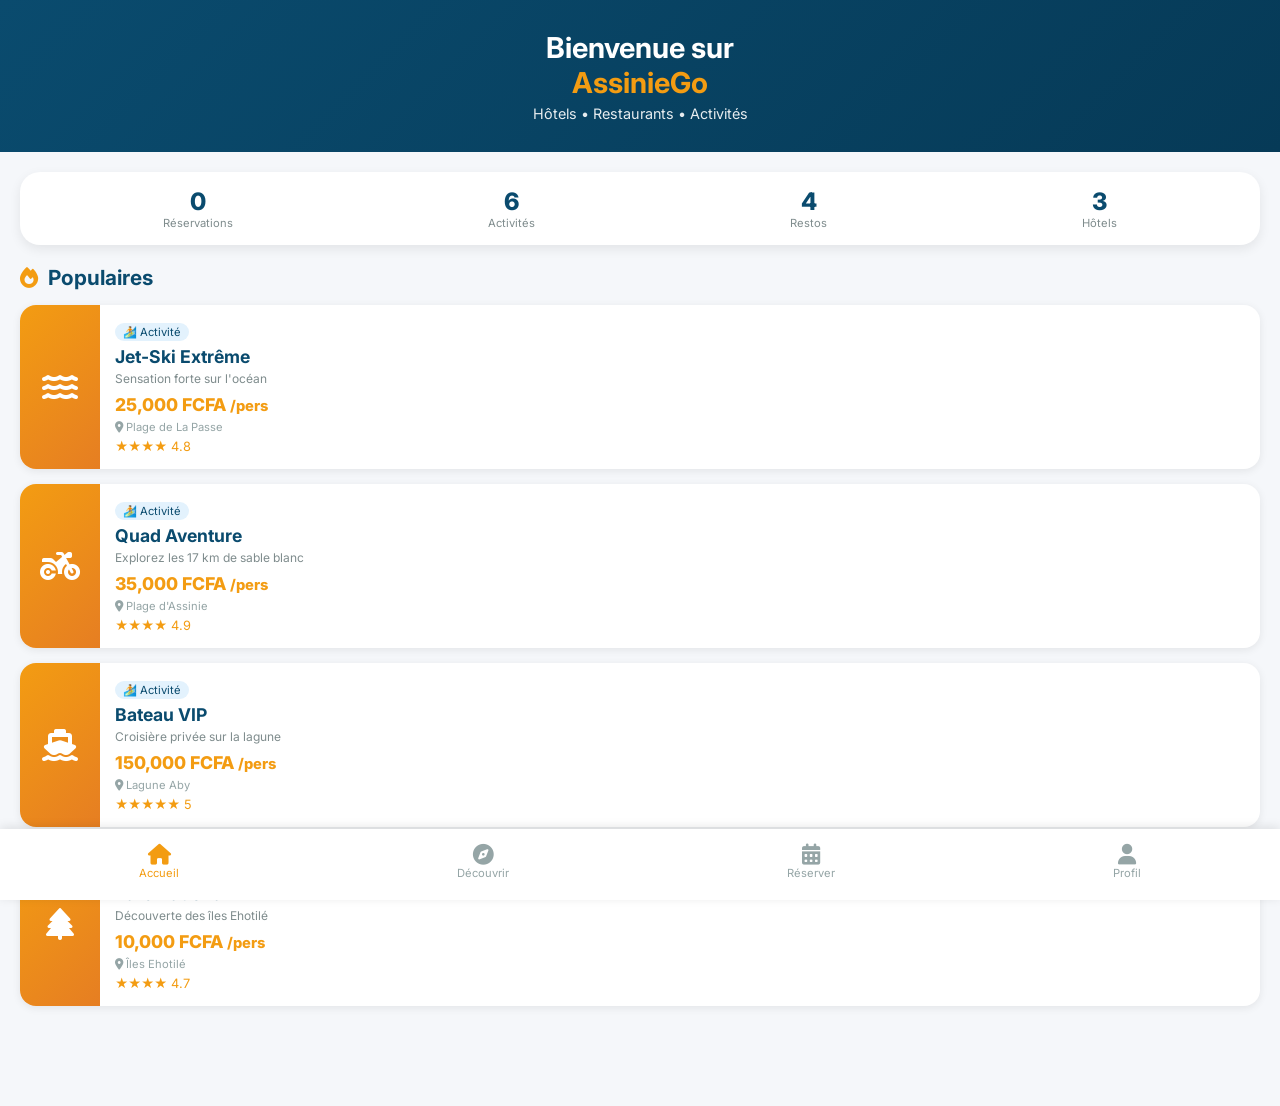
==== commit 2ed59cbf: "Ajout des restaurants et hôtels - Version complète" ====
--- a/index.html
+++ b/index.html
@@ -3,22 +3,37 @@
 <head>
     <meta charset="UTF-8">
     <meta name="viewport" content="width=device-width, initial-scale=1.0">
-    <title>AssinieGo - Réservations</title>
+    <title>AssinieGo - Réservations Hôtels & Activités</title>
     <link href="https://fonts.googleapis.com/css2?family=Inter:wght@400;500;600;700;800&display=swap" rel="stylesheet">
     <link rel="stylesheet" href="https://cdnjs.cloudflare.com/ajax/libs/font-awesome/6.4.0/css/all.min.css">
     <style>
         * { margin: 0; padding: 0; box-sizing: border-box; }
         body { font-family: 'Inter', sans-serif; background: #f5f7fa; padding-bottom: 70px; }
+        
+        /* Header */
         .header { background: linear-gradient(135deg, #0a4b6e, #063a57); color: white; padding: 30px 20px; text-align: center; }
         .header h1 { font-size: 1.8rem; margin-bottom: 5px; }
         .header h1 span { color: #f39c12; }
+        .header p { opacity: 0.9; font-size: 0.9rem; }
+        
+        /* Stats */
         .stats { display: flex; justify-content: space-around; background: white; margin: 20px; padding: 15px; border-radius: 20px; box-shadow: 0 4px 12px rgba(0,0,0,0.08); }
         .stat { text-align: center; }
         .stat-value { font-size: 1.5rem; font-weight: 800; color: #0a4b6e; }
         .stat-label { font-size: 0.7rem; color: #7f8c8d; }
+        
+        /* Sections */
         .section { padding: 0 20px; margin-bottom: 30px; }
-        .section-title { font-size: 1.3rem; font-weight: 700; color: #0a4b6e; margin-bottom: 15px; }
-        .card { background: white; border-radius: 16px; overflow: hidden; margin-bottom: 15px; box-shadow: 0 2px 8px rgba(0,0,0,0.08); display: flex; cursor: pointer; }
+        .section-title { font-size: 1.3rem; font-weight: 700; color: #0a4b6e; margin-bottom: 15px; display: flex; align-items: center; gap: 10px; }
+        .section-title i { color: #f39c12; }
+        
+        /* Tabs */
+        .tabs { display: flex; gap: 10px; margin-bottom: 20px; background: white; padding: 8px; border-radius: 50px; }
+        .tab { flex: 1; text-align: center; padding: 10px; border-radius: 40px; cursor: pointer; font-weight: 600; transition: all 0.3s; }
+        .tab.active { background: linear-gradient(135deg, #f39c12, #e67e22); color: white; }
+        
+        /* Cards */
+        .card { background: white; border-radius: 16px; overflow: hidden; margin-bottom: 15px; box-shadow: 0 2px 8px rgba(0,0,0,0.08); display: flex; cursor: pointer; transition: transform 0.2s; }
         .card:active { transform: scale(0.98); }
         .card-icon { width: 80px; background: linear-gradient(135deg, #f39c12, #e67e22); display: flex; align-items: center; justify-content: center; }
         .card-icon i { font-size: 2rem; color: white; }
@@ -26,50 +41,68 @@
         .card-title { font-size: 1.1rem; font-weight: 700; color: #0a4b6e; margin-bottom: 4px; }
         .card-desc { font-size: 0.75rem; color: #7f8c8d; margin-bottom: 8px; }
         .card-price { font-size: 1.1rem; font-weight: 800; color: #f39c12; }
+        .card-location { font-size: 0.7rem; color: #95a5a6; margin-top: 5px; }
+        .card-rating { color: #f39c12; font-size: 0.8rem; margin-top: 5px; }
+        
+        /* Bottom Navigation */
         .bottom-nav { position: fixed; bottom: 0; left: 0; right: 0; background: white; display: flex; justify-content: space-around; padding: 10px 0 15px; box-shadow: 0 -2px 10px rgba(0,0,0,0.1); z-index: 100; }
         .nav-item { text-align: center; cursor: pointer; padding: 5px 15px; }
         .nav-item i { font-size: 1.3rem; color: #95a5a6; }
         .nav-item span { font-size: 0.7rem; color: #95a5a6; display: block; }
         .nav-item.active i, .nav-item.active span { color: #f39c12; }
+        
+        /* Form */
         .form-group { margin-bottom: 15px; }
         .form-group label { display: block; margin-bottom: 5px; font-weight: 500; font-size: 0.85rem; color: #2c3e50; }
-        .form-group input { width: 100%; padding: 12px; border: 2px solid #e0e0e0; border-radius: 12px; font-size: 0.9rem; }
+        .form-group input, .form-group select { width: 100%; padding: 12px; border: 2px solid #e0e0e0; border-radius: 12px; font-size: 0.9rem; }
         .btn { width: 100%; padding: 14px; background: linear-gradient(135deg, #f39c12, #e67e22); color: white; border: none; border-radius: 50px; font-weight: 600; font-size: 1rem; cursor: pointer; margin-top: 10px; }
+        .btn:active { transform: scale(0.98); }
         .empty { text-align: center; padding: 40px; color: #95a5a6; }
         .booking-card { background: white; border-radius: 12px; padding: 15px; margin-bottom: 10px; box-shadow: 0 2px 8px rgba(0,0,0,0.08); }
         .hide { display: none; }
-        .active-page { display: block; }
+        .type-badge { display: inline-block; padding: 2px 8px; border-radius: 20px; font-size: 0.7rem; margin-bottom: 5px; }
+        .type-activity { background: #e3f2fd; color: #0a4b6e; }
+        .type-restaurant { background: #fff3e0; color: #e67e22; }
+        .type-hotel { background: #e8f5e9; color: #27ae60; }
     </style>
 </head>
 <body>
 
 <div id="app">
-    <!-- Pages -->
-    <div id="home-page" class="active-page">
+    <!-- Page Accueil -->
+    <div id="home-page">
         <div class="header">
             <h1>Bienvenue sur<br><span>AssinieGo</span></h1>
-            <p>Votre week-end à Assinie commence ici</p>
+            <p>Hôtels • Restaurants • Activités</p>
         </div>
         <div class="stats" id="stats"></div>
         <div class="section">
-            <div class="section-title">🔥 Populaires</div>
+            <div class="section-title"><i class="fas fa-fire"></i> Populaires</div>
             <div id="popular-list"></div>
         </div>
     </div>
 
+    <!-- Page Activités -->
     <div id="activities-page" class="hide">
         <div class="header">
-            <h1>🏄 <span>Toutes les activités</span></h1>
-            <p>Choisissez votre expérience</p>
+            <h1>🏄 <span>Découvrir Assinie</span></h1>
+            <p>Activités • Restaurants • Hôtels</p>
         </div>
         <div class="section">
-            <div id="activities-list"></div>
-        </div>
-    </div>
-
+            <div class="tabs" id="category-tabs">
+                <div class="tab active" data-cat="all">Tous</div>
+                <div class="tab" data-cat="activity">🏄 Activités</div>
+                <div class="tab" data-cat="restaurant">🍽️ Restaurants</div>
+                <div class="tab" data-cat="hotel">🏨 Hôtels</div>
+            </div>
+            <div id="all-list"></div>
+        </div>
+    </div>
+
+    <!-- Page Réservation -->
     <div id="booking-page" class="hide">
         <div class="header">
-            <h1>📝 <span>Nouvelle réservation</span></h1>
+            <h1>📝 <span>Réservation</span></h1>
             <p>Remplissez le formulaire</p>
         </div>
         <div class="section">
@@ -77,6 +110,7 @@
         </div>
     </div>
 
+    <!-- Page Profil -->
     <div id="profile-page" class="hide">
         <div class="header">
             <h1>👤 <span>Mon profil</span></h1>
@@ -90,27 +124,40 @@
     <!-- Bottom Navigation -->
     <div class="bottom-nav">
         <div class="nav-item active" data-page="home"><i class="fas fa-home"></i><span>Accueil</span></div>
-        <div class="nav-item" data-page="activities"><i class="fas fa-water"></i><span>Activités</span></div>
+        <div class="nav-item" data-page="activities"><i class="fas fa-compass"></i><span>Découvrir</span></div>
         <div class="nav-item" data-page="booking"><i class="fas fa-calendar-alt"></i><span>Réserver</span></div>
         <div class="nav-item" data-page="profile"><i class="fas fa-user"></i><span>Profil</span></div>
     </div>
 </div>
 
 <script>
-    // Données
-    const activities = [
-        { id: 1, name: "Jet-Ski Extrême", desc: "Sensation forte sur l'océan", price: 25000, icon: "fa-water" },
-        { id: 2, name: "Quad Aventure", desc: "Explorez les 17 km de sable blanc", price: 35000, icon: "fa-motorcycle" },
-        { id: 3, name: "Bateau VIP", desc: "Croisière privée sur la lagune", price: 150000, icon: "fa-ship" },
-        { id: 4, name: "Pêche Traditionnelle", desc: "Techniques de pêche locales", price: 15000, icon: "fa-fish" },
-        { id: 5, name: "Parc National", desc: "Découverte des îles Ehotilé", price: 10000, icon: "fa-tree" },
-        { id: 6, name: "Coucher de Soleil", desc: "Moment magique à La Passe", price: 8000, icon: "fa-sun" }
+    // ========== DONNÉES ==========
+    const items = [
+        // Activités
+        { id: 1, name: "Jet-Ski Extrême", desc: "Sensation forte sur l'océan", price: 25000, type: "activity", icon: "fa-water", location: "Plage de La Passe", rating: 4.8 },
+        { id: 2, name: "Quad Aventure", desc: "Explorez les 17 km de sable blanc", price: 35000, type: "activity", icon: "fa-motorcycle", location: "Plage d'Assinie", rating: 4.9 },
+        { id: 3, name: "Bateau VIP", desc: "Croisière privée sur la lagune", price: 150000, type: "activity", icon: "fa-ship", location: "Lagune Aby", rating: 5.0 },
+        { id: 4, name: "Pêche Traditionnelle", desc: "Techniques de pêche locales", price: 15000, type: "activity", icon: "fa-fish", location: "Village de pêcheurs", rating: 4.5 },
+        { id: 5, name: "Parc National", desc: "Découverte des îles Ehotilé", price: 10000, type: "activity", icon: "fa-tree", location: "Îles Ehotilé", rating: 4.7 },
+        { id: 6, name: "Coucher de Soleil", desc: "Moment magique à La Passe", price: 8000, type: "activity", icon: "fa-sun", location: "La Passe", rating: 4.9 },
+        
+        // Restaurants
+        { id: 7, name: "La Plage Gourmande", desc: "Cuisine locale et fruits de mer", price: 5000, type: "restaurant", icon: "fa-utensils", location: "Plage d'Assinie", rating: 4.6, priceRange: "moyen" },
+        { id: 8, name: "Chez Fatou", desc: "Poisson frais et attiéké", price: 3500, type: "restaurant", icon: "fa-fish", location: "Village", rating: 4.4, priceRange: "bon marché" },
+        { id: 9, name: "Le Nautique", desc: "Restaurant gastronomique vue mer", price: 12000, type: "restaurant", icon: "fa-champagne-glasses", location: "Bord de mer", rating: 4.9, priceRange: "luxe" },
+        { id: 10, name: "La Lagune", desc: "Spécialités ivoiriennes", price: 8000, type: "restaurant", icon: "fa-leaf", location: "Bord de lagune", rating: 4.5, priceRange: "moyen" },
+        
+        // Hôtels
+        { id: 11, name: "L'Écrin d'Assinie", desc: "Villas de luxe avec piscine", price: 85000, type: "hotel", icon: "fa-hotel", location: "Plage privée", rating: 4.9, rooms: "5 suites" },
+        { id: 12, name: "Le Paradis Blanc", desc: "Bungalows pieds dans l'eau", price: 65000, type: "hotel", icon: "fa-umbrella-beach", location: "Face à l'océan", rating: 4.7, rooms: "12 bungalows" },
+        { id: 13, name: "Villa Assinie", desc: "Chambres confortables, jardin tropical", price: 35000, type: "hotel", icon: "fa-tree", location: "Centre ville", rating: 4.3, rooms: "8 chambres" }
     ];
     
     let bookings = [];
-    let selectedActivity = activities[0];
-    
-    // Charger les réservations depuis localStorage
+    let selectedItem = items[0];
+    let currentFilter = "all";
+    
+    // ========== STOCKAGE ==========
     try {
         const saved = localStorage.getItem('assiniego_bookings');
         if (saved) bookings = JSON.parse(saved);
@@ -120,57 +167,86 @@
         localStorage.setItem('assiniego_bookings', JSON.stringify(bookings));
     }
     
+    // ========== AFFICHAGE ==========
     function updateStats() {
         const statsDiv = document.getElementById('stats');
         if (statsDiv) {
+            const activitiesCount = items.filter(i => i.type === 'activity').length;
+            const restaurantsCount = items.filter(i => i.type === 'restaurant').length;
+            const hotelsCount = items.filter(i => i.type === 'hotel').length;
             statsDiv.innerHTML = `
                 <div class="stat"><div class="stat-value">${bookings.length}</div><div class="stat-label">Réservations</div></div>
-                <div class="stat"><div class="stat-value">${activities.length}</div><div class="stat-label">Expériences</div></div>
-                <div class="stat"><div class="stat-value">4.8</div><div class="stat-label">⭐ Note</div></div>
+                <div class="stat"><div class="stat-value">${activitiesCount}</div><div class="stat-label">Activités</div></div>
+                <div class="stat"><div class="stat-value">${restaurantsCount}</div><div class="stat-label">Restos</div></div>
+                <div class="stat"><div class="stat-value">${hotelsCount}</div><div class="stat-label">Hôtels</div></div>
             `;
         }
+    }
+    
+    function getTypeBadge(type) {
+        if (type === 'activity') return '<span class="type-badge type-activity">🏄 Activité</span>';
+        if (type === 'restaurant') return '<span class="type-badge type-restaurant">🍽️ Restaurant</span>';
+        return '<span class="type-badge type-hotel">🏨 Hôtel</span>';
+    }
+    
+    function renderCard(item) {
+        return `
+            <div class="card" onclick="selectItem(${item.id})">
+                <div class="card-icon"><i class="fas ${item.icon}"></i></div>
+                <div class="card-content">
+                    ${getTypeBadge(item.type)}
+                    <div class="card-title">${item.name}</div>
+                    <div class="card-desc">${item.desc}</div>
+                    <div class="card-price">${item.price.toLocaleString()} FCFA <small>/${item.type === 'hotel' ? 'nuit' : item.type === 'restaurant' ? 'menu' : 'pers'}</small></div>
+                    <div class="card-location"><i class="fas fa-map-marker-alt"></i> ${item.location}</div>
+                    <div class="card-rating">${'★'.repeat(Math.floor(item.rating))} ${item.rating}</div>
+                </div>
+            </div>
+        `;
     }
     
     function showPopular() {
         const container = document.getElementById('popular-list');
         if (container) {
-            container.innerHTML = activities.slice(0, 3).map(a => `
-                <div class="card" onclick="selectActivity(${a.id})">
-                    <div class="card-icon"><i class="fas ${a.icon}"></i></div>
-                    <div class="card-content">
-                        <div class="card-title">${a.name}</div>
-                        <div class="card-desc">${a.desc}</div>
-                        <div class="card-price">${a.price.toLocaleString()} FCFA <small>/pers</small></div>
-                    </div>
-                </div>
-            `).join('');
-        }
-    }
-    
-    function showAllActivities() {
-        const container = document.getElementById('activities-list');
+            const popular = items.filter(i => i.rating >= 4.7).slice(0, 4);
+            container.innerHTML = popular.map(i => renderCard(i)).join('');
+        }
+    }
+    
+    function showAllItems() {
+        const container = document.getElementById('all-list');
         if (container) {
-            container.innerHTML = activities.map(a => `
-                <div class="card" onclick="selectActivity(${a.id})">
-                    <div class="card-icon"><i class="fas ${a.icon}"></i></div>
-                    <div class="card-content">
-                        <div class="card-title">${a.name}</div>
-                        <div class="card-desc">${a.desc}</div>
-                        <div class="card-price">${a.price.toLocaleString()} FCFA <small>/pers</small></div>
-                    </div>
-                </div>
-            `).join('');
-        }
+            let filtered = items;
+            if (currentFilter !== 'all') {
+                filtered = items.filter(i => i.type === currentFilter);
+            }
+            container.innerHTML = filtered.map(i => renderCard(i)).join('');
+        }
+    }
+    
+    function setupTabs() {
+        document.querySelectorAll('#category-tabs .tab').forEach(tab => {
+            tab.addEventListener('click', function() {
+                document.querySelectorAll('#category-tabs .tab').forEach(t => t.classList.remove('active'));
+                this.classList.add('active');
+                currentFilter = this.dataset.cat;
+                showAllItems();
+            });
+        });
     }
     
     function showBookingForm() {
         const container = document.getElementById('booking-form');
         if (container) {
+            const typeText = selectedItem.type === 'hotel' ? 'nuit' : (selectedItem.type === 'restaurant' ? 'menu' : 'personne');
             container.innerHTML = `
                 <div class="card" style="margin-bottom: 20px;">
                     <div class="card-content">
-                        <div class="card-title">${selectedActivity.name}</div>
-                        <div class="card-price">${selectedActivity.price.toLocaleString()} FCFA / personne</div>
+                        ${getTypeBadge(selectedItem.type)}
+                        <div class="card-title">${selectedItem.name}</div>
+                        <div class="card-desc">${selectedItem.desc}</div>
+                        <div class="card-price">${selectedItem.price.toLocaleString()} FCFA / ${typeText}</div>
+                        <div class="card-location"><i class="fas fa-map-marker-alt"></i> ${selectedItem.location}</div>
                     </div>
                 </div>
                 <div class="form-group">
@@ -178,7 +254,7 @@
                     <input type="date" id="booking-date">
                 </div>
                 <div class="form-group">
-                    <label>👥 Nombre de personnes</label>
+                    <label>👥 Nombre de ${selectedItem.type === 'hotel' ? 'chambres' : (selectedItem.type === 'restaurant' ? 'couverts' : 'personnes')}</label>
                     <input type="number" id="booking-people" value="1" min="1">
                 </div>
                 <div class="form-group">
@@ -196,7 +272,7 @@
     
     function confirmBooking() {
         const date = document.getElementById('booking-date')?.value;
-        const people = parseInt(document.getElementById('booking-people')?.value || 1);
+        const quantity = parseInt(document.getElementById('booking-people')?.value || 1);
         const name = document.getElementById('booking-name')?.value;
         const phone = document.getElementById('booking-phone')?.value;
         
@@ -205,20 +281,25 @@
             return;
         }
         
-        const total = selectedActivity.price * people;
+        const total = selectedItem.price * quantity;
+        const typeText = selectedItem.type === 'hotel' ? 'nuitée' : (selectedItem.type === 'restaurant' ? 'repas' : 'réservation');
+        
         const booking = {
             id: Date.now(),
-            activityName: selectedActivity.name,
+            itemId: selectedItem.id,
+            itemName: selectedItem.name,
+            itemType: selectedItem.type,
             date: date,
-            people: people,
+            quantity: quantity,
             totalPrice: total,
-            name: name
+            name: name,
+            phone: phone
         };
         
         bookings.unshift(booking);
         saveBookings();
         
-        alert(`✅ Réservation confirmée !\n\n${selectedActivity.name}\n${date}\n${people} personne(s)\n${total.toLocaleString()} FCFA`);
+        alert(`✅ ${typeText.charAt(0).toUpperCase() + typeText.slice(1)} confirmée !\n\n${selectedItem.name}\n${date}\n${quantity} ${selectedItem.type === 'hotel' ? 'chambre(s)' : (selectedItem.type === 'restaurant' ? 'couverts' : 'personne(s)')}\n${total.toLocaleString()} FCFA`);
         
         navigateTo('profile');
         updateStats();
@@ -233,43 +314,46 @@
                     <div class="empty">
                         <i class="fas fa-calendar-alt" style="font-size: 3rem; margin-bottom: 10px;"></i>
                         <p>Aucune réservation</p>
-                        <button class="btn" style="margin-top: 20px;" onclick="navigateTo('booking')">Réserver maintenant</button>
+                        <button class="btn" style="margin-top: 20px;" onclick="navigateTo('activities')">Découvrir maintenant</button>
                     </div>
                 `;
             } else {
-                container.innerHTML = bookings.map(b => `
-                    <div class="booking-card">
-                        <div style="font-weight: 700; color: #0a4b6e;">${b.activityName}</div>
-                        <div style="font-size: 0.85rem; margin: 5px 0;">📅 ${b.date} | 👥 ${b.people} pers</div>
-                        <div style="font-weight: 800; color: #f39c12;">${b.totalPrice.toLocaleString()} FCFA</div>
-                    </div>
-                `).join('');
+                container.innerHTML = bookings.map(b => {
+                    let typeIcon = b.itemType === 'hotel' ? '🏨' : (b.itemType === 'restaurant' ? '🍽️' : '🏄');
+                    let unitText = b.itemType === 'hotel' ? 'chambre(s)' : (b.itemType === 'restaurant' ? 'couverts' : 'pers');
+                    return `
+                        <div class="booking-card">
+                            <div style="font-weight: 700; color: #0a4b6e;">${typeIcon} ${b.itemName}</div>
+                            <div style="font-size: 0.85rem; margin: 5px 0;">📅 ${b.date} | 👥 ${b.quantity} ${unitText}</div>
+                            <div style="font-weight: 800; color: #f39c12;">${b.totalPrice.toLocaleString()} FCFA</div>
+                            <div style="font-size: 0.7rem; color: #95a5a6; margin-top: 5px;">${b.name}</div>
+                        </div>
+                    `;
+                }).join('');
             }
         }
     }
     
+    // ========== NAVIGATION ==========
     function navigateTo(page) {
-        // Cacher toutes les pages
         document.getElementById('home-page').classList.add('hide');
         document.getElementById('activities-page').classList.add('hide');
         document.getElementById('booking-page').classList.add('hide');
         document.getElementById('profile-page').classList.add('hide');
         
-        // Afficher la page choisie
         document.getElementById(`${page}-page`).classList.remove('hide');
         
-        // Mettre à jour la navigation
         document.querySelectorAll('.nav-item').forEach(item => {
             item.classList.remove('active');
             if (item.dataset.page === page) item.classList.add('active');
         });
         
-        // Charger le contenu
         if (page === 'home') {
             updateStats();
             showPopular();
         } else if (page === 'activities') {
-            showAllActivities();
+            setupTabs();
+            showAllItems();
         } else if (page === 'booking') {
             showBookingForm();
         } else if (page === 'profile') {
@@ -277,18 +361,23 @@
         }
     }
     
-    function selectActivity(id) {
-        selectedActivity = activities.find(a => a.id === id);
+    function selectItem(id) {
+        selectedItem = items.find(i => i.id === id);
         navigateTo('booking');
     }
     
-    // Initialisation
+    // ========== INITIALISATION ==========
     updateStats();
     showPopular();
     
-    // Exposer les fonctions
+    document.querySelectorAll('.nav-item').forEach(item => {
+        item.addEventListener('click', function() {
+            navigateTo(this.dataset.page);
+        });
+    });
+    
     window.navigateTo = navigateTo;
-    window.selectActivity = selectActivity;
+    window.selectItem = selectItem;
     window.confirmBooking = confirmBooking;
 </script>
 
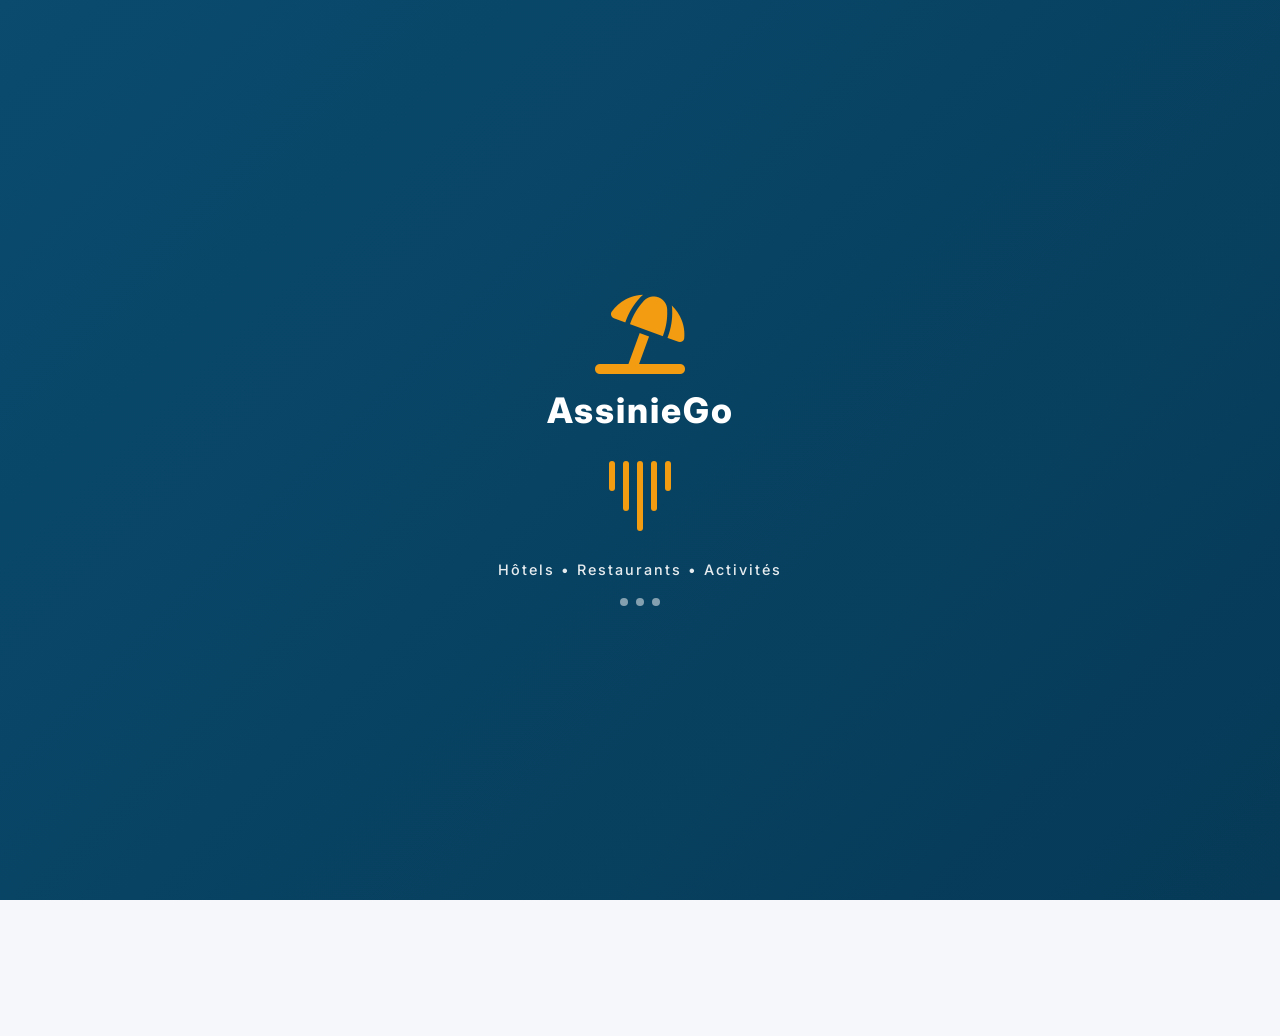
==== commit 59d85569: "Version finale avec splash screen animé" ====
--- a/index.html
+++ b/index.html
@@ -2,38 +2,190 @@
 <html lang="fr">
 <head>
     <meta charset="UTF-8">
-    <meta name="viewport" content="width=device-width, initial-scale=1.0">
-    <title>AssinieGo - Réservations Hôtels & Activités</title>
+    <meta name="viewport" content="width=device-width, initial-scale=1.0, viewport-fit=cover">
+    <title>AssinieGo - Hôtels • Restaurants • Activités</title>
     <link href="https://fonts.googleapis.com/css2?family=Inter:wght@400;500;600;700;800&display=swap" rel="stylesheet">
     <link rel="stylesheet" href="https://cdnjs.cloudflare.com/ajax/libs/font-awesome/6.4.0/css/all.min.css">
     <style>
         * { margin: 0; padding: 0; box-sizing: border-box; }
-        body { font-family: 'Inter', sans-serif; background: #f5f7fa; padding-bottom: 70px; }
-        
-        /* Header */
-        .header { background: linear-gradient(135deg, #0a4b6e, #063a57); color: white; padding: 30px 20px; text-align: center; }
+        body { font-family: 'Inter', sans-serif; background: #f5f7fa; overflow-x: hidden; }
+        
+        /* ========== SPLASH SCREEN ANIMATION ========== */
+        .splash-screen {
+            position: fixed;
+            top: 0;
+            left: 0;
+            width: 100%;
+            height: 100%;
+            background: linear-gradient(135deg, #0a4b6e, #063a57, #0a4b6e);
+            background-size: 200% 200%;
+            animation: gradientShift 1.5s ease;
+            display: flex;
+            align-items: center;
+            justify-content: center;
+            z-index: 9999;
+            transition: opacity 0.8s cubic-bezier(0.4, 0, 0.2, 1);
+        }
+        
+        @keyframes gradientShift {
+            0% { background-position: 0% 50%; }
+            50% { background-position: 100% 50%; }
+            100% { background-position: 0% 50%; }
+        }
+        
+        .splash-screen.hide {
+            opacity: 0;
+            pointer-events: none;
+        }
+        
+        .splash-content {
+            text-align: center;
+            animation: fadeInUp 0.8s cubic-bezier(0.4, 0, 0.2, 1);
+        }
+        
+        @keyframes fadeInUp {
+            from {
+                opacity: 0;
+                transform: translateY(40px);
+            }
+            to {
+                opacity: 1;
+                transform: translateY(0);
+            }
+        }
+        
+        .splash-logo {
+            margin-bottom: 30px;
+        }
+        
+        .splash-logo i {
+            font-size: 5rem;
+            color: #f39c12;
+            animation: floatLogo 1.2s ease-in-out infinite, pulseLogo 1.5s ease infinite;
+            display: inline-block;
+        }
+        
+        @keyframes floatLogo {
+            0%, 100% { transform: translateY(0); }
+            50% { transform: translateY(-15px); }
+        }
+        
+        @keyframes pulseLogo {
+            0%, 100% { text-shadow: 0 0 0 rgba(243, 156, 18, 0.7); }
+            50% { text-shadow: 0 0 20px rgba(243, 156, 18, 0.9); }
+        }
+        
+        .splash-logo span {
+            display: block;
+            font-size: 2.2rem;
+            font-weight: 800;
+            color: white;
+            margin-top: 15px;
+            letter-spacing: 2px;
+            animation: fadeInText 0.8s ease 0.3s both;
+        }
+        
+        @keyframes fadeInText {
+            from {
+                opacity: 0;
+                letter-spacing: 5px;
+            }
+            to {
+                opacity: 1;
+                letter-spacing: 2px;
+            }
+        }
+        
+        .splash-wave {
+            margin: 30px 0;
+            display: flex;
+            justify-content: center;
+            gap: 8px;
+        }
+        
+        .wave-bar {
+            width: 6px;
+            height: 40px;
+            background: #f39c12;
+            border-radius: 3px;
+            animation: waveBar 1s ease-in-out infinite;
+        }
+        
+        .wave-bar:nth-child(1) { animation-delay: 0s; height: 30px; }
+        .wave-bar:nth-child(2) { animation-delay: 0.1s; height: 50px; }
+        .wave-bar:nth-child(3) { animation-delay: 0.2s; height: 70px; }
+        .wave-bar:nth-child(4) { animation-delay: 0.3s; height: 50px; }
+        .wave-bar:nth-child(5) { animation-delay: 0.4s; height: 30px; }
+        
+        @keyframes waveBar {
+            0%, 100% { transform: scaleY(0.6); opacity: 0.5; }
+            50% { transform: scaleY(1); opacity: 1; }
+        }
+        
+        .splash-text {
+            color: rgba(255,255,255,0.9);
+            font-size: 0.9rem;
+            font-weight: 500;
+            letter-spacing: 1px;
+            animation: fadeInText 0.8s ease 0.6s both;
+        }
+        
+        .splash-dots {
+            display: flex;
+            justify-content: center;
+            gap: 8px;
+            margin-top: 20px;
+        }
+        
+        .dot {
+            width: 8px;
+            height: 8px;
+            background: rgba(255,255,255,0.5);
+            border-radius: 50%;
+            animation: dotPulse 1s ease-in-out infinite;
+        }
+        
+        .dot:nth-child(1) { animation-delay: 0s; }
+        .dot:nth-child(2) { animation-delay: 0.2s; }
+        .dot:nth-child(3) { animation-delay: 0.4s; }
+        
+        @keyframes dotPulse {
+            0%, 100% { transform: scale(0.8); opacity: 0.5; }
+            50% { transform: scale(1.2); opacity: 1; background: #f39c12; }
+        }
+        
+        /* ========== MAIN APP ========== */
+        .app-container {
+            opacity: 0;
+            transition: opacity 0.6s cubic-bezier(0.4, 0, 0.2, 1);
+        }
+        
+        .app-container.visible {
+            opacity: 1;
+        }
+        
+        .header { background: linear-gradient(135deg, #0a4b6e, #063a57); color: white; padding: 30px 20px; text-align: center; animation: slideDown 0.5s ease; }
+        @keyframes slideDown { from { transform: translateY(-30px); opacity: 0; } to { transform: translateY(0); opacity: 1; } }
+        
         .header h1 { font-size: 1.8rem; margin-bottom: 5px; }
         .header h1 span { color: #f39c12; }
         .header p { opacity: 0.9; font-size: 0.9rem; }
         
-        /* Stats */
-        .stats { display: flex; justify-content: space-around; background: white; margin: 20px; padding: 15px; border-radius: 20px; box-shadow: 0 4px 12px rgba(0,0,0,0.08); }
+        .stats { display: flex; justify-content: space-around; background: white; margin: 20px; padding: 15px; border-radius: 20px; box-shadow: 0 4px 12px rgba(0,0,0,0.08); animation: fadeInUp 0.5s ease 0.1s both; }
         .stat { text-align: center; }
         .stat-value { font-size: 1.5rem; font-weight: 800; color: #0a4b6e; }
         .stat-label { font-size: 0.7rem; color: #7f8c8d; }
         
-        /* Sections */
         .section { padding: 0 20px; margin-bottom: 30px; }
         .section-title { font-size: 1.3rem; font-weight: 700; color: #0a4b6e; margin-bottom: 15px; display: flex; align-items: center; gap: 10px; }
         .section-title i { color: #f39c12; }
         
-        /* Tabs */
         .tabs { display: flex; gap: 10px; margin-bottom: 20px; background: white; padding: 8px; border-radius: 50px; }
         .tab { flex: 1; text-align: center; padding: 10px; border-radius: 40px; cursor: pointer; font-weight: 600; transition: all 0.3s; }
         .tab.active { background: linear-gradient(135deg, #f39c12, #e67e22); color: white; }
         
-        /* Cards */
-        .card { background: white; border-radius: 16px; overflow: hidden; margin-bottom: 15px; box-shadow: 0 2px 8px rgba(0,0,0,0.08); display: flex; cursor: pointer; transition: transform 0.2s; }
+        .card { background: white; border-radius: 16px; overflow: hidden; margin-bottom: 15px; box-shadow: 0 2px 8px rgba(0,0,0,0.08); display: flex; cursor: pointer; transition: transform 0.2s, box-shadow 0.2s; animation: fadeInUp 0.5s ease; }
+        .card:hover { transform: translateY(-4px); box-shadow: 0 8px 20px rgba(0,0,0,0.12); }
         .card:active { transform: scale(0.98); }
         .card-icon { width: 80px; background: linear-gradient(135deg, #f39c12, #e67e22); display: flex; align-items: center; justify-content: center; }
         .card-icon i { font-size: 2rem; color: white; }
@@ -44,31 +196,62 @@
         .card-location { font-size: 0.7rem; color: #95a5a6; margin-top: 5px; }
         .card-rating { color: #f39c12; font-size: 0.8rem; margin-top: 5px; }
         
-        /* Bottom Navigation */
-        .bottom-nav { position: fixed; bottom: 0; left: 0; right: 0; background: white; display: flex; justify-content: space-around; padding: 10px 0 15px; box-shadow: 0 -2px 10px rgba(0,0,0,0.1); z-index: 100; }
-        .nav-item { text-align: center; cursor: pointer; padding: 5px 15px; }
-        .nav-item i { font-size: 1.3rem; color: #95a5a6; }
+        .bottom-nav { position: fixed; bottom: 0; left: 0; right: 0; background: white; display: flex; justify-content: space-around; padding: 10px 0 15px; box-shadow: 0 -2px 10px rgba(0,0,0,0.1); z-index: 100; animation: slideUp 0.5s ease; }
+        @keyframes slideUp { from { transform: translateY(100%); } to { transform: translateY(0); } }
+        
+        .nav-item { text-align: center; cursor: pointer; padding: 5px 15px; transition: transform 0.2s; }
+        .nav-item:active { transform: scale(0.95); }
+        .nav-item i { font-size: 1.3rem; color: #95a5a6; transition: color 0.2s; }
         .nav-item span { font-size: 0.7rem; color: #95a5a6; display: block; }
         .nav-item.active i, .nav-item.active span { color: #f39c12; }
         
-        /* Form */
         .form-group { margin-bottom: 15px; }
         .form-group label { display: block; margin-bottom: 5px; font-weight: 500; font-size: 0.85rem; color: #2c3e50; }
-        .form-group input, .form-group select { width: 100%; padding: 12px; border: 2px solid #e0e0e0; border-radius: 12px; font-size: 0.9rem; }
-        .btn { width: 100%; padding: 14px; background: linear-gradient(135deg, #f39c12, #e67e22); color: white; border: none; border-radius: 50px; font-weight: 600; font-size: 1rem; cursor: pointer; margin-top: 10px; }
+        .form-group input, .form-group select { width: 100%; padding: 12px; border: 2px solid #e0e0e0; border-radius: 12px; font-size: 0.9rem; transition: border-color 0.2s; }
+        .form-group input:focus { outline: none; border-color: #f39c12; }
+        .btn { width: 100%; padding: 14px; background: linear-gradient(135deg, #f39c12, #e67e22); color: white; border: none; border-radius: 50px; font-weight: 600; font-size: 1rem; cursor: pointer; margin-top: 10px; transition: transform 0.2s, box-shadow 0.2s; }
         .btn:active { transform: scale(0.98); }
         .empty { text-align: center; padding: 40px; color: #95a5a6; }
-        .booking-card { background: white; border-radius: 12px; padding: 15px; margin-bottom: 10px; box-shadow: 0 2px 8px rgba(0,0,0,0.08); }
+        .booking-card { background: white; border-radius: 12px; padding: 15px; margin-bottom: 10px; box-shadow: 0 2px 8px rgba(0,0,0,0.08); animation: fadeInUp 0.3s ease; }
         .hide { display: none; }
         .type-badge { display: inline-block; padding: 2px 8px; border-radius: 20px; font-size: 0.7rem; margin-bottom: 5px; }
         .type-activity { background: #e3f2fd; color: #0a4b6e; }
         .type-restaurant { background: #fff3e0; color: #e67e22; }
         .type-hotel { background: #e8f5e9; color: #27ae60; }
+        
+        @keyframes fadeInUp {
+            from { opacity: 0; transform: translateY(20px); }
+            to { opacity: 1; transform: translateY(0); }
+        }
     </style>
 </head>
 <body>
 
-<div id="app">
+<!-- SPLASH SCREEN -->
+<div id="splash" class="splash-screen">
+    <div class="splash-content">
+        <div class="splash-logo">
+            <i class="fas fa-umbrella-beach"></i>
+            <span>AssinieGo</span>
+        </div>
+        <div class="splash-wave">
+            <div class="wave-bar"></div>
+            <div class="wave-bar"></div>
+            <div class="wave-bar"></div>
+            <div class="wave-bar"></div>
+            <div class="wave-bar"></div>
+        </div>
+        <div class="splash-text">Hôtels • Restaurants • Activités</div>
+        <div class="splash-dots">
+            <div class="dot"></div>
+            <div class="dot"></div>
+            <div class="dot"></div>
+        </div>
+    </div>
+</div>
+
+<!-- MAIN APP -->
+<div id="app" class="app-container">
     <!-- Page Accueil -->
     <div id="home-page">
         <div class="header">
@@ -82,7 +265,7 @@
         </div>
     </div>
 
-    <!-- Page Activités -->
+    <!-- Page Découvrir -->
     <div id="activities-page" class="hide">
         <div class="header">
             <h1>🏄 <span>Découvrir Assinie</span></h1>
@@ -133,52 +316,40 @@
 <script>
     // ========== DONNÉES ==========
     const items = [
-        // Activités
         { id: 1, name: "Jet-Ski Extrême", desc: "Sensation forte sur l'océan", price: 25000, type: "activity", icon: "fa-water", location: "Plage de La Passe", rating: 4.8 },
         { id: 2, name: "Quad Aventure", desc: "Explorez les 17 km de sable blanc", price: 35000, type: "activity", icon: "fa-motorcycle", location: "Plage d'Assinie", rating: 4.9 },
         { id: 3, name: "Bateau VIP", desc: "Croisière privée sur la lagune", price: 150000, type: "activity", icon: "fa-ship", location: "Lagune Aby", rating: 5.0 },
         { id: 4, name: "Pêche Traditionnelle", desc: "Techniques de pêche locales", price: 15000, type: "activity", icon: "fa-fish", location: "Village de pêcheurs", rating: 4.5 },
         { id: 5, name: "Parc National", desc: "Découverte des îles Ehotilé", price: 10000, type: "activity", icon: "fa-tree", location: "Îles Ehotilé", rating: 4.7 },
         { id: 6, name: "Coucher de Soleil", desc: "Moment magique à La Passe", price: 8000, type: "activity", icon: "fa-sun", location: "La Passe", rating: 4.9 },
-        
-        // Restaurants
-        { id: 7, name: "La Plage Gourmande", desc: "Cuisine locale et fruits de mer", price: 5000, type: "restaurant", icon: "fa-utensils", location: "Plage d'Assinie", rating: 4.6, priceRange: "moyen" },
-        { id: 8, name: "Chez Fatou", desc: "Poisson frais et attiéké", price: 3500, type: "restaurant", icon: "fa-fish", location: "Village", rating: 4.4, priceRange: "bon marché" },
-        { id: 9, name: "Le Nautique", desc: "Restaurant gastronomique vue mer", price: 12000, type: "restaurant", icon: "fa-champagne-glasses", location: "Bord de mer", rating: 4.9, priceRange: "luxe" },
-        { id: 10, name: "La Lagune", desc: "Spécialités ivoiriennes", price: 8000, type: "restaurant", icon: "fa-leaf", location: "Bord de lagune", rating: 4.5, priceRange: "moyen" },
-        
-        // Hôtels
-        { id: 11, name: "L'Écrin d'Assinie", desc: "Villas de luxe avec piscine", price: 85000, type: "hotel", icon: "fa-hotel", location: "Plage privée", rating: 4.9, rooms: "5 suites" },
-        { id: 12, name: "Le Paradis Blanc", desc: "Bungalows pieds dans l'eau", price: 65000, type: "hotel", icon: "fa-umbrella-beach", location: "Face à l'océan", rating: 4.7, rooms: "12 bungalows" },
-        { id: 13, name: "Villa Assinie", desc: "Chambres confortables, jardin tropical", price: 35000, type: "hotel", icon: "fa-tree", location: "Centre ville", rating: 4.3, rooms: "8 chambres" }
+        { id: 7, name: "La Plage Gourmande", desc: "Cuisine locale et fruits de mer", price: 5000, type: "restaurant", icon: "fa-utensils", location: "Plage d'Assinie", rating: 4.6 },
+        { id: 8, name: "Chez Fatou", desc: "Poisson frais et attiéké", price: 3500, type: "restaurant", icon: "fa-fish", location: "Village", rating: 4.4 },
+        { id: 9, name: "Le Nautique", desc: "Restaurant gastronomique vue mer", price: 12000, type: "restaurant", icon: "fa-champagne-glasses", location: "Bord de mer", rating: 4.9 },
+        { id: 10, name: "La Lagune", desc: "Spécialités ivoiriennes", price: 8000, type: "restaurant", icon: "fa-leaf", location: "Bord de lagune", rating: 4.5 },
+        { id: 11, name: "L'Écrin d'Assinie", desc: "Villas de luxe avec piscine", price: 85000, type: "hotel", icon: "fa-hotel", location: "Plage privée", rating: 4.9 },
+        { id: 12, name: "Le Paradis Blanc", desc: "Bungalows pieds dans l'eau", price: 65000, type: "hotel", icon: "fa-umbrella-beach", location: "Face à l'océan", rating: 4.7 },
+        { id: 13, name: "Villa Assinie", desc: "Chambres confortables, jardin tropical", price: 35000, type: "hotel", icon: "fa-tree", location: "Centre ville", rating: 4.3 }
     ];
     
     let bookings = [];
     let selectedItem = items[0];
     let currentFilter = "all";
     
-    // ========== STOCKAGE ==========
     try {
         const saved = localStorage.getItem('assiniego_bookings');
         if (saved) bookings = JSON.parse(saved);
     } catch(e) {}
     
-    function saveBookings() {
-        localStorage.setItem('assiniego_bookings', JSON.stringify(bookings));
-    }
-    
-    // ========== AFFICHAGE ==========
+    function saveBookings() { localStorage.setItem('assiniego_bookings', JSON.stringify(bookings)); }
+    
     function updateStats() {
         const statsDiv = document.getElementById('stats');
         if (statsDiv) {
-            const activitiesCount = items.filter(i => i.type === 'activity').length;
-            const restaurantsCount = items.filter(i => i.type === 'restaurant').length;
-            const hotelsCount = items.filter(i => i.type === 'hotel').length;
             statsDiv.innerHTML = `
                 <div class="stat"><div class="stat-value">${bookings.length}</div><div class="stat-label">Réservations</div></div>
-                <div class="stat"><div class="stat-value">${activitiesCount}</div><div class="stat-label">Activités</div></div>
-                <div class="stat"><div class="stat-value">${restaurantsCount}</div><div class="stat-label">Restos</div></div>
-                <div class="stat"><div class="stat-value">${hotelsCount}</div><div class="stat-label">Hôtels</div></div>
+                <div class="stat"><div class="stat-value">${items.filter(i => i.type === 'activity').length}</div><div class="stat-label">Activités</div></div>
+                <div class="stat"><div class="stat-value">${items.filter(i => i.type === 'restaurant').length}</div><div class="stat-label">Restos</div></div>
+                <div class="stat"><div class="stat-value">${items.filter(i => i.type === 'hotel').length}</div><div class="stat-label">Hôtels</div></div>
             `;
         }
     }
@@ -216,10 +387,7 @@
     function showAllItems() {
         const container = document.getElementById('all-list');
         if (container) {
-            let filtered = items;
-            if (currentFilter !== 'all') {
-                filtered = items.filter(i => i.type === currentFilter);
-            }
+            let filtered = currentFilter === 'all' ? items : items.filter(i => i.type === currentFilter);
             container.innerHTML = filtered.map(i => renderCard(i)).join('');
         }
     }
@@ -249,22 +417,10 @@
                         <div class="card-location"><i class="fas fa-map-marker-alt"></i> ${selectedItem.location}</div>
                     </div>
                 </div>
-                <div class="form-group">
-                    <label>📅 Date</label>
-                    <input type="date" id="booking-date">
-                </div>
-                <div class="form-group">
-                    <label>👥 Nombre de ${selectedItem.type === 'hotel' ? 'chambres' : (selectedItem.type === 'restaurant' ? 'couverts' : 'personnes')}</label>
-                    <input type="number" id="booking-people" value="1" min="1">
-                </div>
-                <div class="form-group">
-                    <label>👤 Votre nom</label>
-                    <input type="text" id="booking-name" placeholder="Nom complet">
-                </div>
-                <div class="form-group">
-                    <label>📱 Téléphone</label>
-                    <input type="tel" id="booking-phone" placeholder="05 XX XX XX XX">
-                </div>
+                <div class="form-group"><label>📅 Date</label><input type="date" id="booking-date"></div>
+                <div class="form-group"><label>👥 ${selectedItem.type === 'hotel' ? 'Nombre de chambres' : (selectedItem.type === 'restaurant' ? 'Nombre de couverts' : 'Nombre de personnes')}</label><input type="number" id="booking-people" value="1" min="1"></div>
+                <div class="form-group"><label>👤 Votre nom</label><input type="text" id="booking-name" placeholder="Nom complet"></div>
+                <div class="form-group"><label>📱 Téléphone</label><input type="tel" id="booking-phone" placeholder="05 XX XX XX XX"></div>
                 <button class="btn" onclick="confirmBooking()">✅ Réserver maintenant</button>
             `;
         }
@@ -276,31 +432,13 @@
         const name = document.getElementById('booking-name')?.value;
         const phone = document.getElementById('booking-phone')?.value;
         
-        if (!date || !name || !phone) {
-            alert('Veuillez remplir tous les champs');
-            return;
-        }
+        if (!date || !name || !phone) { alert('Veuillez remplir tous les champs'); return; }
         
         const total = selectedItem.price * quantity;
-        const typeText = selectedItem.type === 'hotel' ? 'nuitée' : (selectedItem.type === 'restaurant' ? 'repas' : 'réservation');
-        
-        const booking = {
-            id: Date.now(),
-            itemId: selectedItem.id,
-            itemName: selectedItem.name,
-            itemType: selectedItem.type,
-            date: date,
-            quantity: quantity,
-            totalPrice: total,
-            name: name,
-            phone: phone
-        };
-        
+        const booking = { id: Date.now(), itemId: selectedItem.id, itemName: selectedItem.name, itemType: selectedItem.type, date, quantity, totalPrice: total, name, phone };
         bookings.unshift(booking);
         saveBookings();
-        
-        alert(`✅ ${typeText.charAt(0).toUpperCase() + typeText.slice(1)} confirmée !\n\n${selectedItem.name}\n${date}\n${quantity} ${selectedItem.type === 'hotel' ? 'chambre(s)' : (selectedItem.type === 'restaurant' ? 'couverts' : 'personne(s)')}\n${total.toLocaleString()} FCFA`);
-        
+        alert(`✅ Réservation confirmée !\n\n${selectedItem.name}\n${date}\n${quantity} ${selectedItem.type === 'hotel' ? 'chambre(s)' : (selectedItem.type === 'restaurant' ? 'couverts' : 'personne(s)')}\n${total.toLocaleString()} FCFA`);
         navigateTo('profile');
         updateStats();
         showBookings();
@@ -310,71 +448,45 @@
         const container = document.getElementById('bookings-list');
         if (container) {
             if (bookings.length === 0) {
-                container.innerHTML = `
-                    <div class="empty">
-                        <i class="fas fa-calendar-alt" style="font-size: 3rem; margin-bottom: 10px;"></i>
-                        <p>Aucune réservation</p>
-                        <button class="btn" style="margin-top: 20px;" onclick="navigateTo('activities')">Découvrir maintenant</button>
-                    </div>
-                `;
+                container.innerHTML = `<div class="empty"><i class="fas fa-calendar-alt" style="font-size: 3rem; margin-bottom: 10px;"></i><p>Aucune réservation</p><button class="btn" style="margin-top: 20px;" onclick="navigateTo('activities')">Découvrir maintenant</button></div>`;
             } else {
                 container.innerHTML = bookings.map(b => {
                     let typeIcon = b.itemType === 'hotel' ? '🏨' : (b.itemType === 'restaurant' ? '🍽️' : '🏄');
                     let unitText = b.itemType === 'hotel' ? 'chambre(s)' : (b.itemType === 'restaurant' ? 'couverts' : 'pers');
-                    return `
-                        <div class="booking-card">
-                            <div style="font-weight: 700; color: #0a4b6e;">${typeIcon} ${b.itemName}</div>
-                            <div style="font-size: 0.85rem; margin: 5px 0;">📅 ${b.date} | 👥 ${b.quantity} ${unitText}</div>
-                            <div style="font-weight: 800; color: #f39c12;">${b.totalPrice.toLocaleString()} FCFA</div>
-                            <div style="font-size: 0.7rem; color: #95a5a6; margin-top: 5px;">${b.name}</div>
-                        </div>
-                    `;
+                    return `<div class="booking-card"><div style="font-weight: 700; color: #0a4b6e;">${typeIcon} ${b.itemName}</div><div style="font-size: 0.85rem; margin: 5px 0;">📅 ${b.date} | 👥 ${b.quantity} ${unitText}</div><div style="font-weight: 800; color: #f39c12;">${b.totalPrice.toLocaleString()} FCFA</div><div style="font-size: 0.7rem; color: #95a5a6; margin-top: 5px;">${b.name}</div></div>`;
                 }).join('');
             }
         }
     }
     
-    // ========== NAVIGATION ==========
     function navigateTo(page) {
         document.getElementById('home-page').classList.add('hide');
         document.getElementById('activities-page').classList.add('hide');
         document.getElementById('booking-page').classList.add('hide');
         document.getElementById('profile-page').classList.add('hide');
-        
         document.getElementById(`${page}-page`).classList.remove('hide');
-        
-        document.querySelectorAll('.nav-item').forEach(item => {
-            item.classList.remove('active');
-            if (item.dataset.page === page) item.classList.add('active');
-        });
-        
-        if (page === 'home') {
-            updateStats();
-            showPopular();
-        } else if (page === 'activities') {
-            setupTabs();
-            showAllItems();
-        } else if (page === 'booking') {
-            showBookingForm();
-        } else if (page === 'profile') {
-            showBookings();
-        }
-    }
-    
-    function selectItem(id) {
-        selectedItem = items.find(i => i.id === id);
-        navigateTo('booking');
-    }
-    
-    // ========== INITIALISATION ==========
+        document.querySelectorAll('.nav-item').forEach(item => { item.classList.remove('active'); if (item.dataset.page === page) item.classList.add('active'); });
+        if (page === 'home') { updateStats(); showPopular(); }
+        else if (page === 'activities') { setupTabs(); showAllItems(); }
+        else if (page === 'booking') { showBookingForm(); }
+        else if (page === 'profile') { showBookings(); }
+    }
+    
+    function selectItem(id) { selectedItem = items.find(i => i.id === id); navigateTo('booking'); }
+    
+    // SPLASH SCREEN + INIT
+    setTimeout(() => {
+        const splash = document.getElementById('splash');
+        splash.classList.add('hide');
+        setTimeout(() => {
+            document.getElementById('app').classList.add('visible');
+        }, 100);
+    }, 2500);
+    
+    document.querySelectorAll('.nav-item').forEach(item => { item.addEventListener('click', () => navigateTo(item.dataset.page)); });
+    
     updateStats();
     showPopular();
-    
-    document.querySelectorAll('.nav-item').forEach(item => {
-        item.addEventListener('click', function() {
-            navigateTo(this.dataset.page);
-        });
-    });
     
     window.navigateTo = navigateTo;
     window.selectItem = selectItem;
